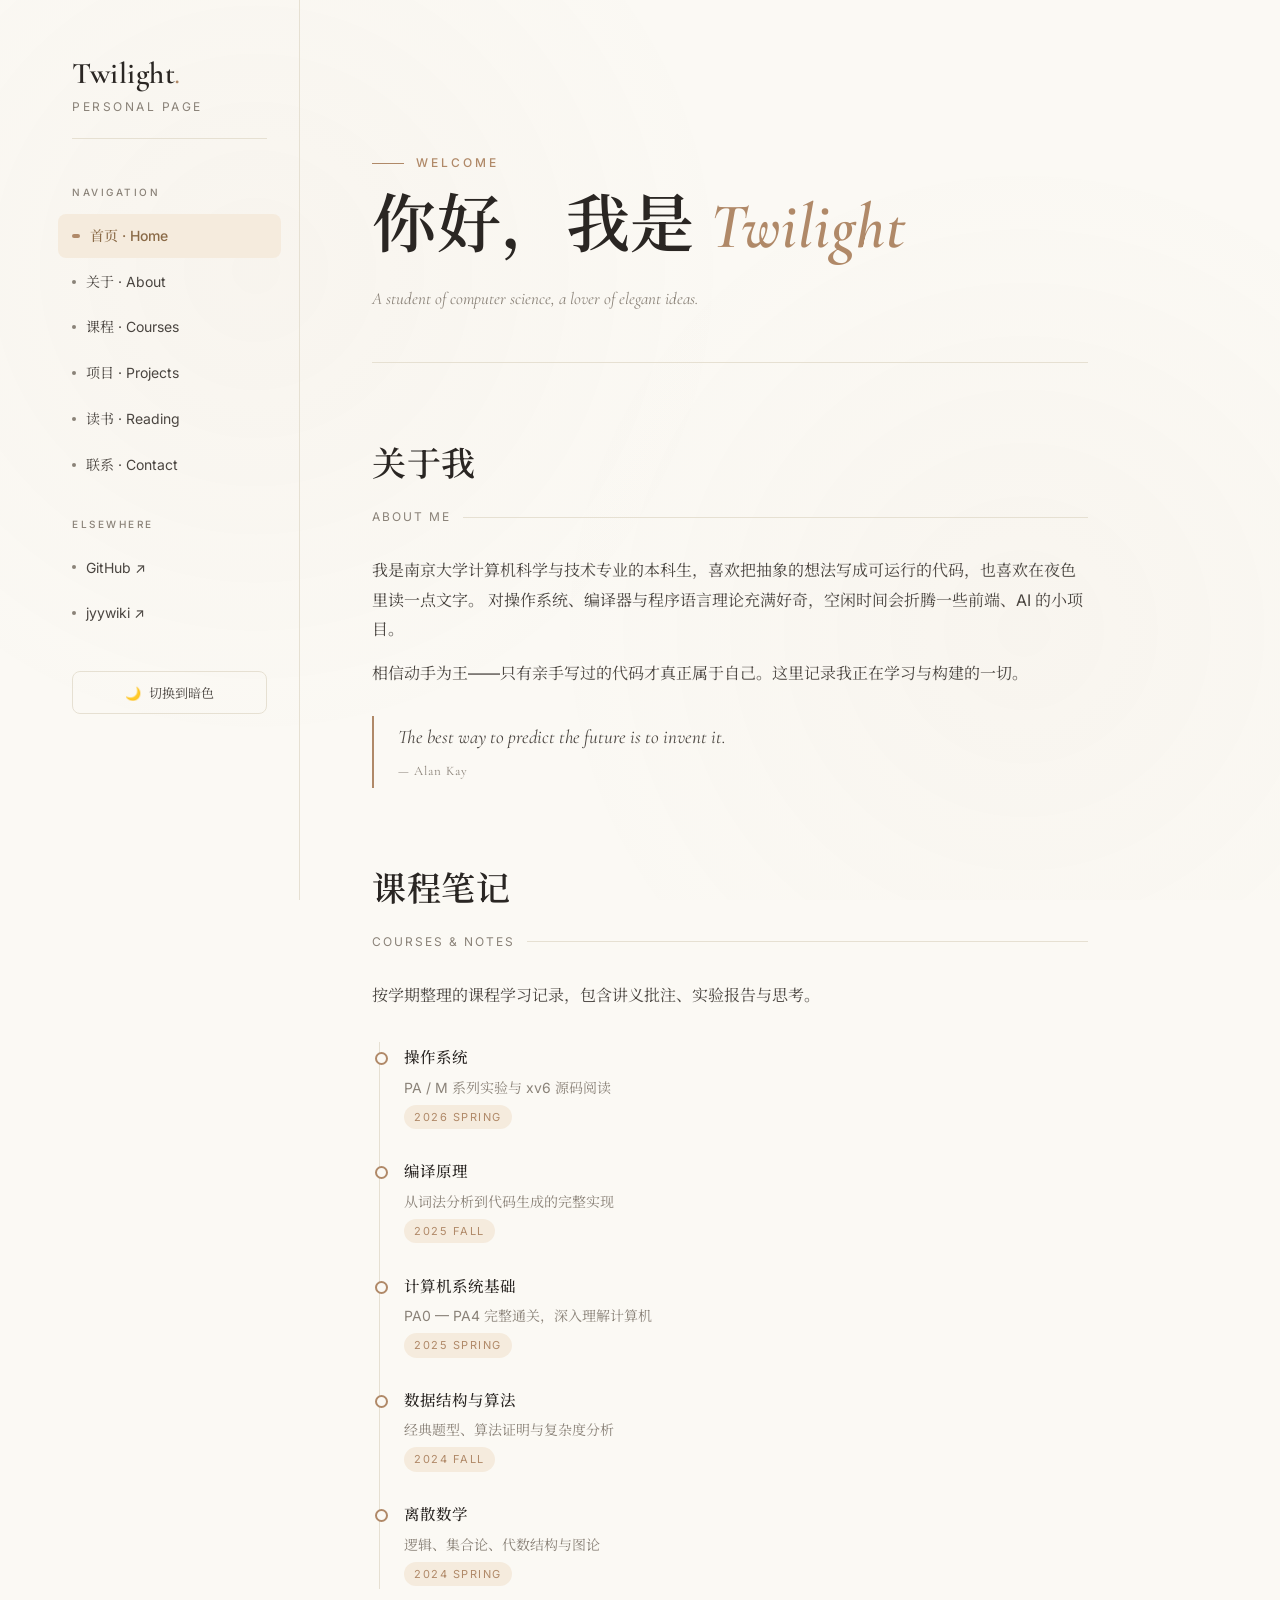
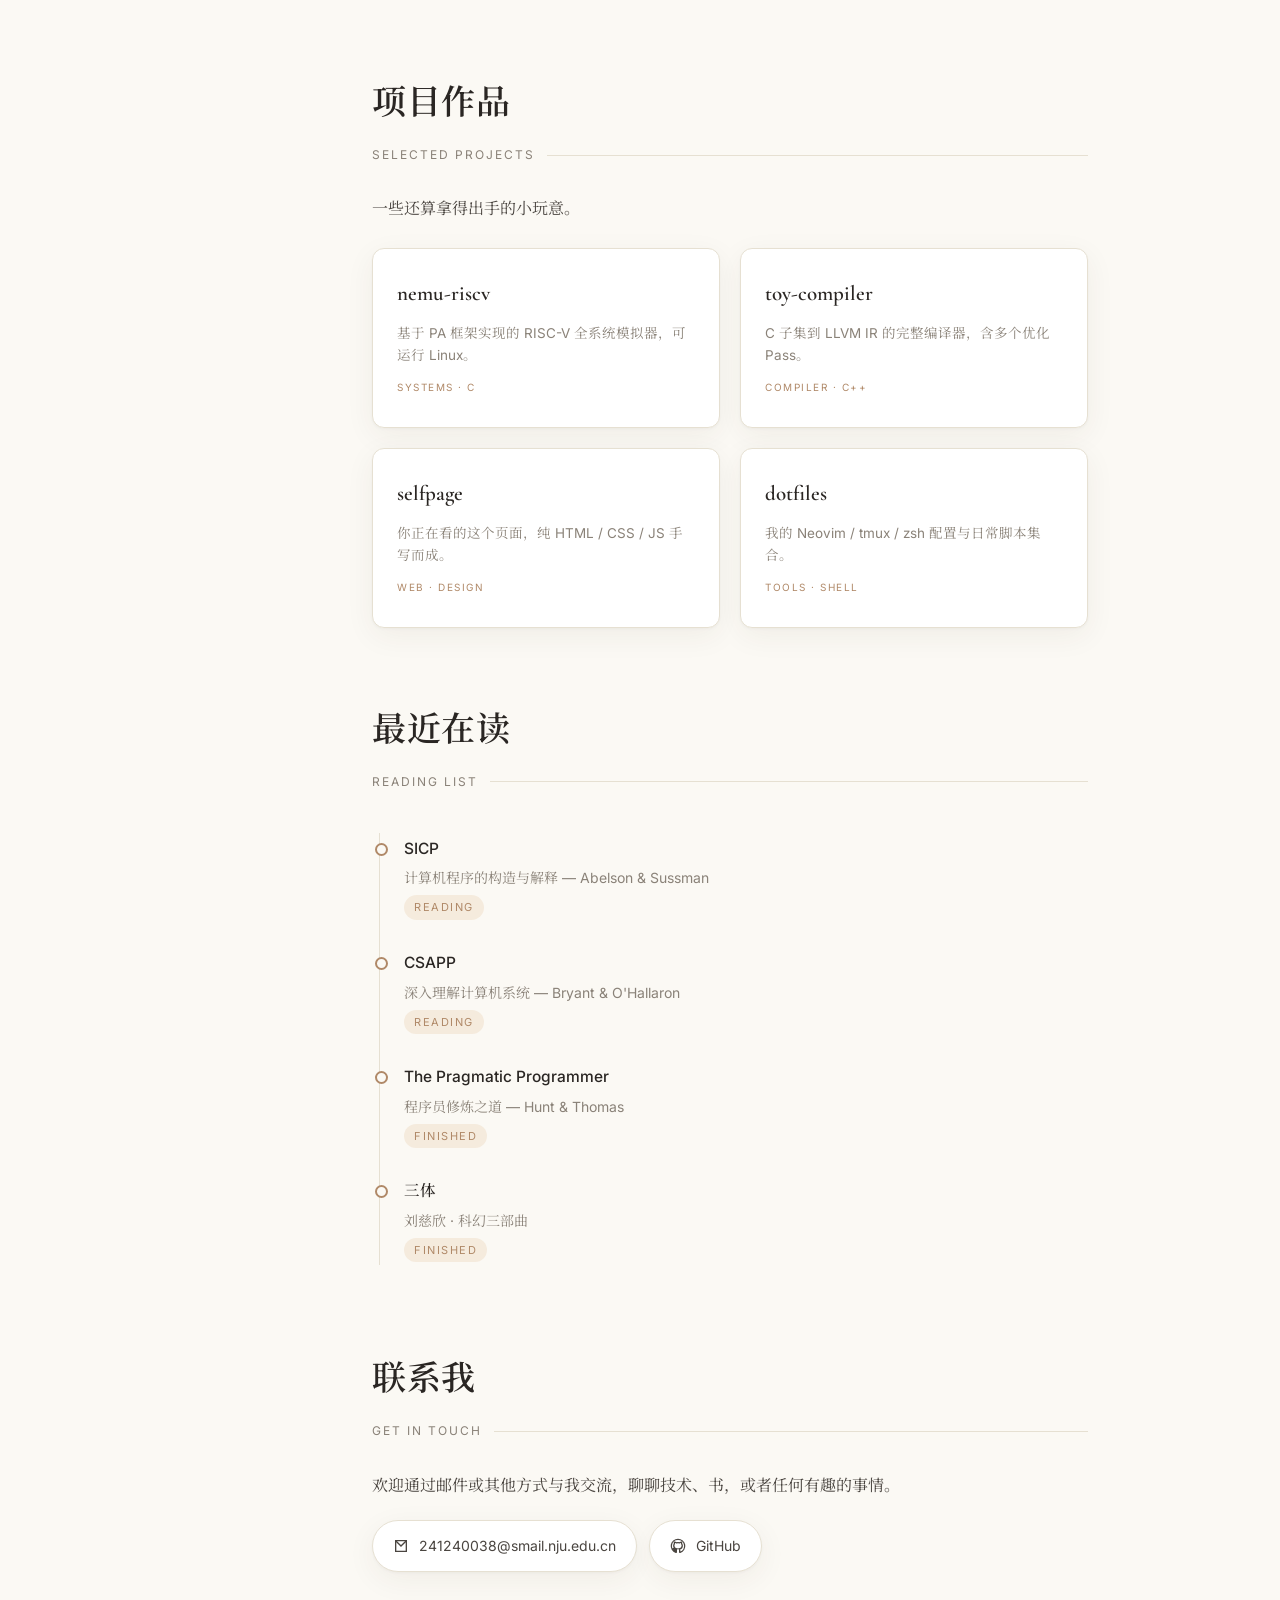
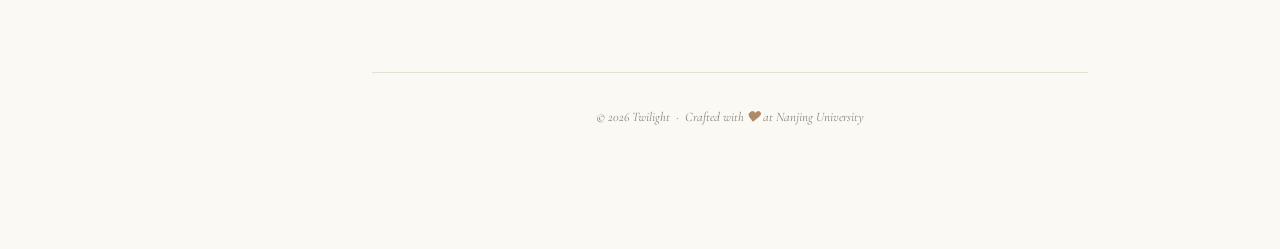
==== index.html @ 826f2456 "init personal page" ====
<!DOCTYPE html>
<html lang="zh-CN">
<head>
<meta charset="UTF-8" />
<meta name="viewport" content="width=device-width, initial-scale=1.0" />
<title>Twilight's Page</title>
<link href="https://fonts.googleapis.com/css2?family=Cormorant+Garamond:wght@400;500;600;700&family=Inter:wght@300;400;500;600&family=Noto+Serif+SC:wght@400;500;600;700&display=swap" rel="stylesheet">
<style>
  :root{
    --bg:#fbf9f4;
    --bg-alt:#f3efe6;
    --ink:#2a2623;
    --ink-soft:#4a4540;
    --muted:#8a8278;
    --line:#e6e0d2;
    --accent:#b08968;
    --accent-deep:#8a6a47;
    --accent-soft:#f5ebdd;
    --link:#8a6a47;
    --card:#ffffff;
    --shadow:0 1px 3px rgba(60,45,20,.04),0 8px 30px rgba(60,45,20,.06);
    --shadow-lg:0 10px 40px rgba(60,45,20,.12);
  }
  [data-theme="dark"]{
    --bg:#1a1814;
    --bg-alt:#22201b;
    --ink:#ece7dc;
    --ink-soft:#c9c3b5;
    --muted:#8c8578;
    --line:#2e2a23;
    --accent:#d4a574;
    --accent-deep:#e5b886;
    --accent-soft:#2a2218;
    --link:#d4a574;
    --card:#22201b;
    --shadow:0 1px 3px rgba(0,0,0,.3),0 8px 30px rgba(0,0,0,.4);
    --shadow-lg:0 10px 40px rgba(0,0,0,.5);
  }
  *{box-sizing:border-box;margin:0;padding:0}
  html{scroll-behavior:smooth}
  body{
    background:var(--bg);color:var(--ink);
    font-family:'Inter','Noto Serif SC',serif;
    font-size:16px;line-height:1.85;
    transition:background .4s ease,color .4s ease;
    overflow-x:hidden;
  }
  /* Subtle paper texture */
  body::before{
    content:"";position:fixed;inset:0;pointer-events:none;z-index:0;
    background-image:radial-gradient(circle at 20% 30%,rgba(176,137,104,.04),transparent 40%),
                     radial-gradient(circle at 80% 70%,rgba(176,137,104,.035),transparent 40%);
  }
  a{color:var(--link);text-decoration:none;position:relative;transition:color .2s}
  main a:not(.card):not(.social){
    background-image:linear-gradient(currentColor,currentColor);
    background-size:0% 1px;background-repeat:no-repeat;background-position:0 100%;
    transition:background-size .3s ease,color .2s;
  }
  main a:not(.card):not(.social):hover{background-size:100% 1px}

  /* ===== Layout ===== */
  .page{display:grid;grid-template-columns:260px 1fr;max-width:1200px;margin:0 auto;min-height:100vh;position:relative;z-index:1}
  aside.side{
    border-right:1px solid var(--line);
    padding:56px 32px;position:sticky;top:0;height:100vh;overflow-y:auto;
  }
  aside.side::-webkit-scrollbar{width:4px}
  aside.side::-webkit-scrollbar-thumb{background:var(--line);border-radius:2px}
  main{padding:80px 72px 120px;max-width:860px}

  /* ===== Sidebar ===== */
  .brand{
    font-family:'Cormorant Garamond','Noto Serif SC',serif;
    font-size:30px;font-weight:600;letter-spacing:.5px;
    line-height:1.2;margin-bottom:4px;
  }
  .brand em{color:var(--accent);font-style:italic;font-weight:500}
  .brand-sub{
    font-size:12px;color:var(--muted);letter-spacing:2.5px;
    text-transform:uppercase;margin-bottom:44px;
    padding-bottom:20px;border-bottom:1px solid var(--line);
  }
  .nav-title{
    font-size:10px;text-transform:uppercase;letter-spacing:2.5px;
    color:var(--muted);margin:28px 0 12px;font-weight:500;
  }
  nav ul{list-style:none}
  nav li a{
    display:flex;align-items:center;gap:10px;
    padding:9px 14px;margin:2px -14px;border-radius:8px;
    color:var(--ink-soft);font-size:14px;font-weight:400;
    transition:all .25s ease;
  }
  nav li a::before{
    content:"";width:4px;height:4px;border-radius:50%;
    background:var(--muted);transition:all .25s;
  }
  nav li a:hover{color:var(--accent-deep);background:var(--accent-soft);transform:translateX(4px)}
  nav li a:hover::before{background:var(--accent);transform:scale(1.5)}
  nav li a.active{color:var(--accent-deep);background:var(--accent-soft);font-weight:500}
  nav li a.active::before{background:var(--accent);width:8px;border-radius:2px}

  .theme-toggle{
    margin-top:36px;padding:11px 16px;
    background:transparent;border:1px solid var(--line);
    border-radius:8px;cursor:pointer;
    font-family:inherit;font-size:13px;color:var(--ink-soft);
    width:100%;transition:all .25s;
    display:flex;align-items:center;justify-content:center;gap:8px;
  }
  .theme-toggle:hover{
    background:var(--accent-soft);color:var(--accent-deep);
    border-color:var(--accent);
  }

  /* ===== Hero ===== */
  .hero{
    margin-bottom:64px;padding-bottom:48px;
    border-bottom:1px solid var(--line);
    position:relative;
  }
  .hero-label{
    font-size:12px;letter-spacing:3px;text-transform:uppercase;
    color:var(--accent);margin-bottom:18px;font-weight:500;
    display:flex;align-items:center;gap:12px;
  }
  .hero-label::before{
    content:"";width:32px;height:1px;background:var(--accent);
  }
  h1{
    font-family:'Cormorant Garamond','Noto Serif SC',serif;
    font-size:64px;font-weight:600;letter-spacing:.5px;
    line-height:1.1;margin-bottom:20px;
    animation:fadeUp .8s ease .1s backwards;
  }
  h1 em{color:var(--accent);font-style:italic}
  .tagline{
    font-size:17px;color:var(--muted);font-style:italic;
    font-family:'Cormorant Garamond',serif;
    animation:fadeUp .8s ease .25s backwards;
  }
  @keyframes fadeUp{from{opacity:0;transform:translateY(20px)}to{opacity:1;transform:translateY(0)}}

  /* ===== Sections ===== */
  section{margin:72px 0;scroll-margin-top:30px;animation:fadeIn .6s ease backwards}
  @keyframes fadeIn{from{opacity:0}to{opacity:1}}
  h2{
    font-family:'Cormorant Garamond','Noto Serif SC',serif;
    font-size:34px;font-weight:600;letter-spacing:.5px;
    margin-bottom:8px;color:var(--ink);
  }
  .section-sub{
    font-size:12px;color:var(--muted);letter-spacing:2px;
    text-transform:uppercase;margin-bottom:28px;
    display:flex;align-items:center;gap:12px;
  }
  .section-sub::after{
    content:"";flex:1;height:1px;background:var(--line);
  }
  h3{font-family:'Cormorant Garamond',serif;font-size:22px;font-weight:600;margin:22px 0 8px;color:var(--ink)}
  p{margin:14px 0;color:var(--ink-soft);font-size:16px}

  .quote{
    border-left:2px solid var(--accent);
    padding:6px 0 6px 24px;margin:28px 0;
    font-family:'Cormorant Garamond','Noto Serif SC',serif;
    font-style:italic;font-size:19px;color:var(--ink-soft);
    line-height:1.6;
  }
  .quote cite{
    display:block;font-size:13px;color:var(--muted);
    margin-top:8px;font-style:normal;letter-spacing:1px;
  }

  /* ===== Timeline list ===== */
  ul.timeline{list-style:none;margin:20px 0;position:relative}
  ul.timeline::before{
    content:"";position:absolute;left:7px;top:12px;bottom:12px;
    width:1px;background:var(--line);
  }
  ul.timeline li{
    padding:14px 0 14px 32px;position:relative;
    transition:transform .25s;
  }
  ul.timeline li::before{
    content:"";position:absolute;left:3px;top:22px;
    width:9px;height:9px;border-radius:50%;
    background:var(--bg);border:2px solid var(--accent);
    transition:all .25s;
  }
  ul.timeline li:hover{transform:translateX(4px)}
  ul.timeline li:hover::before{background:var(--accent);box-shadow:0 0 0 4px var(--accent-soft)}
  ul.timeline .title{font-weight:500;color:var(--ink);font-size:15.5px}
  ul.timeline .desc{color:var(--muted);font-size:14px;margin-top:2px}
  ul.timeline .meta{
    display:inline-block;font-size:11px;color:var(--accent);
    letter-spacing:1.5px;text-transform:uppercase;margin-top:4px;
    padding:2px 10px;background:var(--accent-soft);border-radius:20px;
  }

  /* ===== Card Grid ===== */
  .grid{display:grid;grid-template-columns:repeat(auto-fit,minmax(230px,1fr));gap:20px;margin-top:24px}
  .card{
    background:var(--card);border:1px solid var(--line);border-radius:12px;
    padding:26px 24px;cursor:pointer;transition:all .35s cubic-bezier(.2,.8,.2,1);
    display:block;color:inherit;box-shadow:var(--shadow);
    position:relative;overflow:hidden;
  }
  .card::before{
    content:"";position:absolute;top:0;left:0;right:0;height:2px;
    background:linear-gradient(90deg,var(--accent),transparent);
    transform:scaleX(0);transform-origin:left;transition:transform .4s;
  }
  .card:hover{
    transform:translateY(-6px);
    border-color:var(--accent);
    box-shadow:var(--shadow-lg);
  }
  .card:hover::before{transform:scaleX(1)}
  .card h4{
    font-family:'Cormorant Garamond',serif;
    font-size:21px;font-weight:600;margin-bottom:8px;color:var(--ink);
  }
  .card p{font-size:13.5px;color:var(--muted);margin:0;line-height:1.65}
  .card .tag{
    display:inline-block;font-size:10px;letter-spacing:1.5px;
    text-transform:uppercase;color:var(--accent);margin-top:12px;
  }

  /* ===== Contact ===== */
  .socials{display:flex;flex-wrap:wrap;gap:12px;margin-top:20px}
  .social{
    display:inline-flex;align-items:center;gap:10px;
    padding:12px 20px;border:1px solid var(--line);border-radius:999px;
    font-size:14px;color:var(--ink-soft);background:var(--card);
    transition:all .3s;box-shadow:var(--shadow);
  }
  .social:hover{
    border-color:var(--accent);color:var(--accent-deep);
    background:var(--accent-soft);transform:translateY(-2px);
  }
  .social svg{width:16px;height:16px;stroke:currentColor;fill:none;stroke-width:2}

  /* ===== Footer ===== */
  footer{
    margin-top:100px;padding-top:32px;border-top:1px solid var(--line);
    font-size:13px;color:var(--muted);text-align:center;
    font-family:'Cormorant Garamond',serif;font-style:italic;
  }
  footer .heart{color:var(--accent);display:inline-block;animation:beat 1.4s ease infinite}
  @keyframes beat{0%,100%{transform:scale(1)}50%{transform:scale(1.2)}}

  /* ===== Mobile ===== */
  .menu-btn{display:none}
  @media(max-width:900px){
    .page{grid-template-columns:1fr}
    aside.side{
      position:fixed;left:-280px;width:260px;top:0;background:var(--bg);z-index:100;
      transition:left .35s ease;box-shadow:2px 0 30px rgba(0,0,0,.1);
    }
    aside.side.open{left:0}
    main{padding:80px 28px 80px}
    h1{font-size:46px}
    h2{font-size:28px}
    .menu-btn{
      display:flex;align-items:center;justify-content:center;
      position:fixed;top:18px;left:18px;z-index:101;
      background:var(--card);border:1px solid var(--line);border-radius:10px;
      width:44px;height:44px;cursor:pointer;font-size:20px;color:var(--ink);
      box-shadow:var(--shadow);
    }
  }
</style>
</head>
<body>
  <button class="menu-btn" onclick="document.querySelector('.side').classList.toggle('open')">☰</button>
  <div class="page">
    <aside class="side">
      <div class="brand">Twilight<em>.</em></div>
      <div class="brand-sub">Personal Page</div>

      <div class="nav-title">Navigation</div>
      <nav>
        <ul>
          <li><a href="#home" class="active">首页 · Home</a></li>
          <li><a href="#about">关于 · About</a></li>
          <li><a href="#courses">课程 · Courses</a></li>
          <li><a href="#projects">项目 · Projects</a></li>
          <li><a href="#reading">读书 · Reading</a></li>
          <li><a href="#contact">联系 · Contact</a></li>
        </ul>
      </nav>

      <div class="nav-title">Elsewhere</div>
      <nav>
        <ul>
          <li><a href="https://github.com" target="_blank">GitHub ↗</a></li>
          <li><a href="https://jyywiki.cn" target="_blank">jyywiki ↗</a></li>
        </ul>
      </nav>

      <button class="theme-toggle" onclick="toggleTheme()">
        <span id="theme-icon">🌙</span> <span id="theme-text">切换到暗色</span>
      </button>
    </aside>

    <main>
      <section id="home" class="hero">
        <div class="hero-label">Welcome</div>
        <h1>你好，我是 <em>Twilight</em></h1>
        <div class="tagline">A student of computer science, a lover of elegant ideas.</div>
      </section>

      <section id="about">
        <h2>关于我</h2>
        <div class="section-sub">About Me</div>
        <p>我是南京大学计算机科学与技术专业的本科生，喜欢把抽象的想法写成可运行的代码，也喜欢在夜色里读一点文字。
          对操作系统、编译器与程序语言理论充满好奇，空闲时间会折腾一些前端、AI 的小项目。</p>
        <p>相信动手为王——只有亲手写过的代码才真正属于自己。这里记录我正在学习与构建的一切。</p>

        <div class="quote">
          The best way to predict the future is to invent it.
          <cite>— Alan Kay</cite>
        </div>
      </section>

      <section id="courses">
        <h2>课程笔记</h2>
        <div class="section-sub">Courses & Notes</div>
        <p>按学期整理的课程学习记录，包含讲义批注、实验报告与思考。</p>
        <ul class="timeline">
          <li>
            <div class="title">操作系统</div>
            <div class="desc">PA / M 系列实验与 xv6 源码阅读</div>
            <span class="meta">2026 Spring</span>
          </li>
          <li>
            <div class="title">编译原理</div>
            <div class="desc">从词法分析到代码生成的完整实现</div>
            <span class="meta">2025 Fall</span>
          </li>
          <li>
            <div class="title">计算机系统基础</div>
            <div class="desc">PA0 — PA4 完整通关，深入理解计算机</div>
            <span class="meta">2025 Spring</span>
          </li>
          <li>
            <div class="title">数据结构与算法</div>
            <div class="desc">经典题型、算法证明与复杂度分析</div>
            <span class="meta">2024 Fall</span>
          </li>
          <li>
            <div class="title">离散数学</div>
            <div class="desc">逻辑、集合论、代数结构与图论</div>
            <span class="meta">2024 Spring</span>
          </li>
        </ul>
      </section>

      <section id="projects">
        <h2>项目作品</h2>
        <div class="section-sub">Selected Projects</div>
        <p>一些还算拿得出手的小玩意。</p>
        <div class="grid">
          <a class="card" href="#">
            <h4>nemu-riscv</h4>
            <p>基于 PA 框架实现的 RISC-V 全系统模拟器，可运行 Linux。</p>
            <span class="tag">Systems · C</span>
          </a>
          <a class="card" href="#">
            <h4>toy-compiler</h4>
            <p>C 子集到 LLVM IR 的完整编译器，含多个优化 Pass。</p>
            <span class="tag">Compiler · C++</span>
          </a>
          <a class="card" href="#">
            <h4>selfpage</h4>
            <p>你正在看的这个页面，纯 HTML / CSS / JS 手写而成。</p>
            <span class="tag">Web · Design</span>
          </a>
          <a class="card" href="#">
            <h4>dotfiles</h4>
            <p>我的 Neovim / tmux / zsh 配置与日常脚本集合。</p>
            <span class="tag">Tools · Shell</span>
          </a>
        </div>
      </section>

      <section id="reading">
        <h2>最近在读</h2>
        <div class="section-sub">Reading List</div>
        <ul class="timeline">
          <li>
            <div class="title">SICP</div>
            <div class="desc">计算机程序的构造与解释 — Abelson &amp; Sussman</div>
            <span class="meta">Reading</span>
          </li>
          <li>
            <div class="title">CSAPP</div>
            <div class="desc">深入理解计算机系统 — Bryant &amp; O'Hallaron</div>
            <span class="meta">Reading</span>
          </li>
          <li>
            <div class="title">The Pragmatic Programmer</div>
            <div class="desc">程序员修炼之道 — Hunt &amp; Thomas</div>
            <span class="meta">Finished</span>
          </li>
          <li>
            <div class="title">三体</div>
            <div class="desc">刘慈欣 · 科幻三部曲</div>
            <span class="meta">Finished</span>
          </li>
        </ul>
      </section>

      <section id="contact">
        <h2>联系我</h2>
        <div class="section-sub">Get in Touch</div>
        <p>欢迎通过邮件或其他方式与我交流，聊聊技术、书，或者任何有趣的事情。</p>
        <div class="socials">
          <a class="social" href="mailto:241240038@smail.nju.edu.cn">
            <svg viewBox="0 0 24 24"><path d="M4 4h16v16H4z"/><path d="M4 4l8 8 8-8"/></svg>
            241240038@smail.nju.edu.cn
          </a>
          <a class="social" href="https://github.com" target="_blank">
            <svg viewBox="0 0 24 24"><path d="M12 2a10 10 0 00-3.16 19.49c.5.09.68-.22.68-.48v-1.7c-2.78.6-3.37-1.34-3.37-1.34-.45-1.16-1.11-1.47-1.11-1.47-.91-.62.07-.6.07-.6 1 .07 1.53 1.03 1.53 1.03.89 1.52 2.34 1.08 2.91.83.09-.65.35-1.08.63-1.33-2.22-.25-4.56-1.11-4.56-4.94 0-1.09.39-1.98 1.03-2.68-.1-.25-.45-1.27.1-2.64 0 0 .84-.27 2.75 1.02a9.56 9.56 0 015 0c1.91-1.29 2.75-1.02 2.75-1.02.55 1.37.2 2.39.1 2.64.64.7 1.03 1.59 1.03 2.68 0 3.84-2.34 4.68-4.57 4.93.36.31.68.92.68 1.85v2.74c0 .27.18.58.69.48A10 10 0 0012 2z"/></svg>
            GitHub
          </a>
        </div>
      </section>

      <footer>
        &copy; 2026 Twilight &nbsp;·&nbsp; Crafted with <span class="heart">❤</span> at Nanjing University
      </footer>
    </main>
  </div>

<script>
  // Theme toggle with persistence
  const saved = localStorage.getItem('theme');
  if(saved) document.documentElement.setAttribute('data-theme', saved);
  updateThemeBtn();
  function updateThemeBtn(){
    const dark = document.documentElement.getAttribute('data-theme') === 'dark';
    document.getElementById('theme-icon').textContent = dark ? '☀' : '🌙';
    document.getElementById('theme-text').textContent = dark ? '切换到亮色' : '切换到暗色';
  }
  function toggleTheme(){
    const cur = document.documentElement.getAttribute('data-theme');
    const next = cur === 'dark' ? 'light' : 'dark';
    document.documentElement.setAttribute('data-theme', next);
    localStorage.setItem('theme', next);
    updateThemeBtn();
  }

  // Scroll spy — highlight active nav link
  const links = document.querySelectorAll('nav a[href^="#"]');
  const sections = [...links].map(a => document.querySelector(a.getAttribute('href'))).filter(Boolean);
  window.addEventListener('scroll', () => {
    const y = window.scrollY + 150;
    let idx = 0;
    sections.forEach((s, i) => { if(s.offsetTop <= y) idx = i; });
    links.forEach(l => l.classList.remove('active'));
    if(links[idx]) links[idx].classList.add('active');
  });

  // Close mobile menu on link click
  document.querySelectorAll('nav a').forEach(a => a.addEventListener('click', () => {
    document.querySelector('.side').classList.remove('open');
  }));

  // Subtle fade-in on scroll
  const io = new IntersectionObserver(entries => {
    entries.forEach(e => { if(e.isIntersecting) e.target.style.animationDelay = '0s'; });
  });
  document.querySelectorAll('section').forEach(s => io.observe(s));
</script>
</body>
</html>
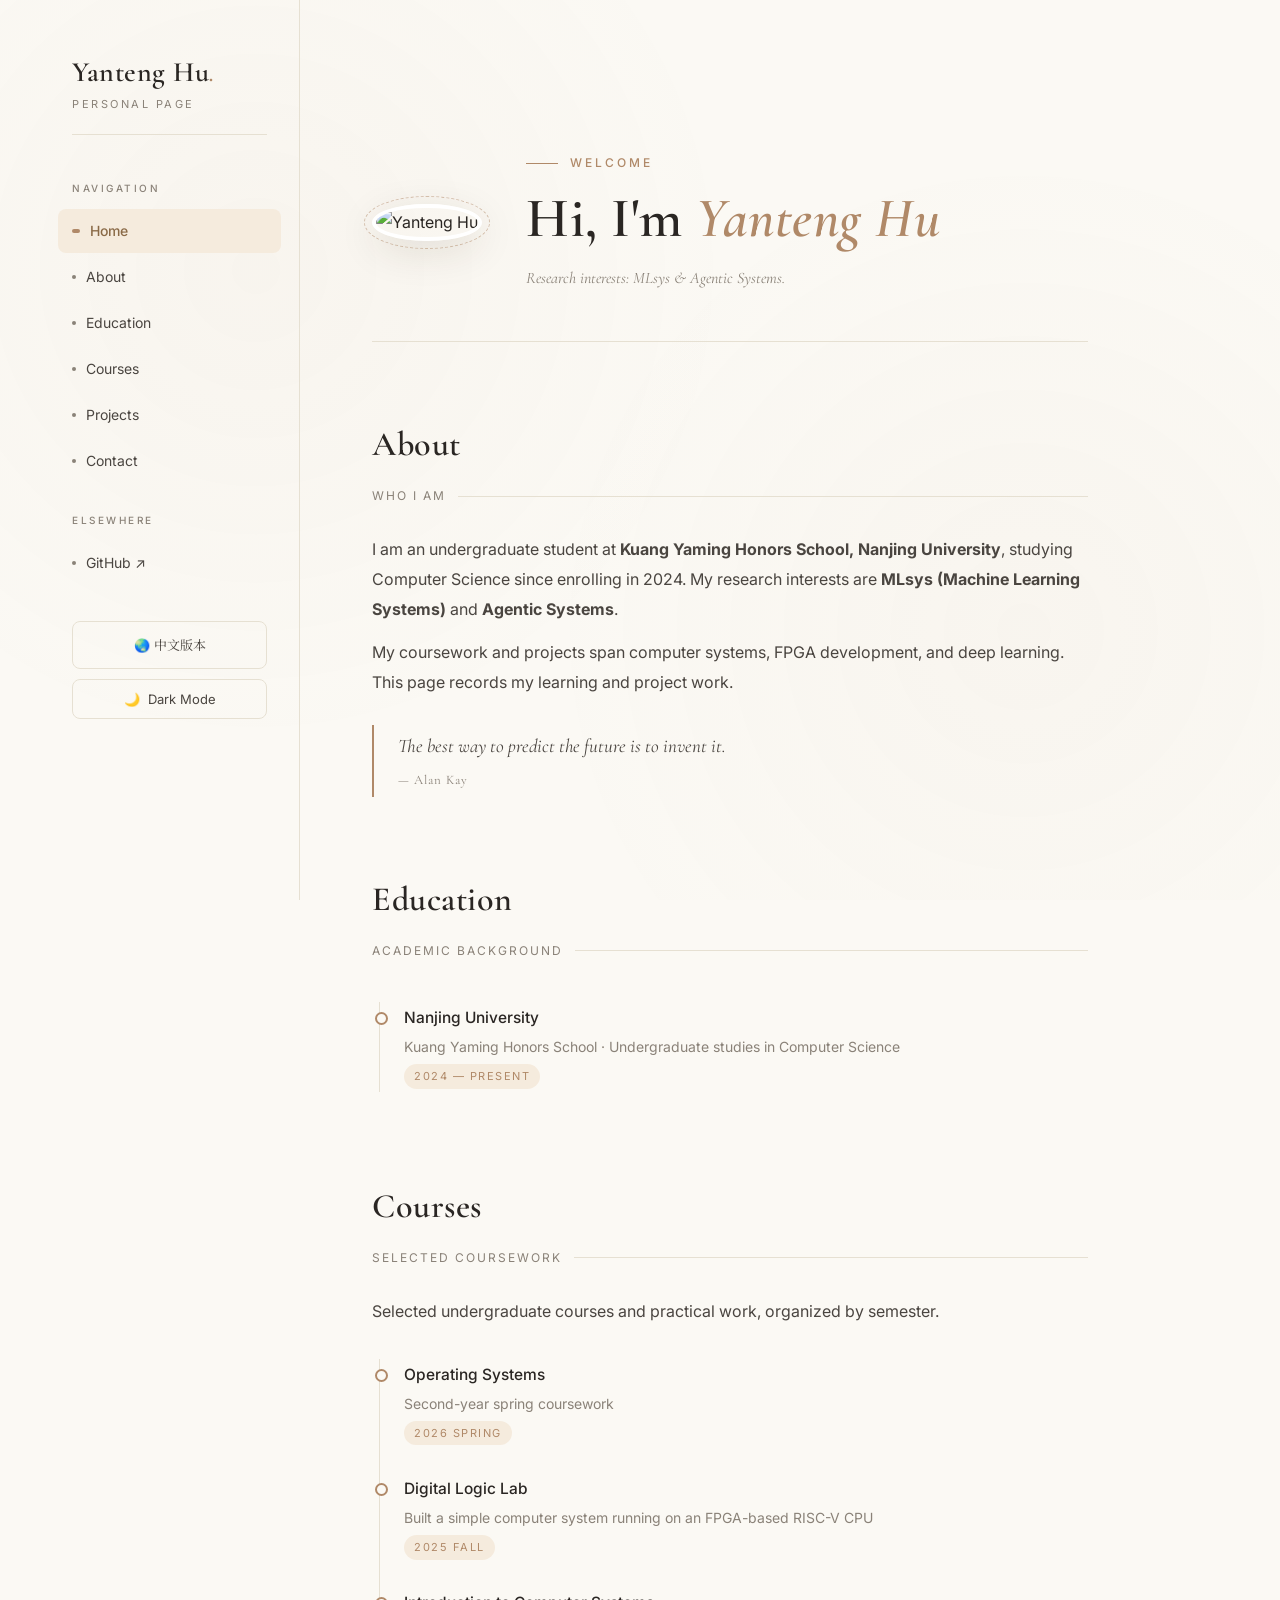
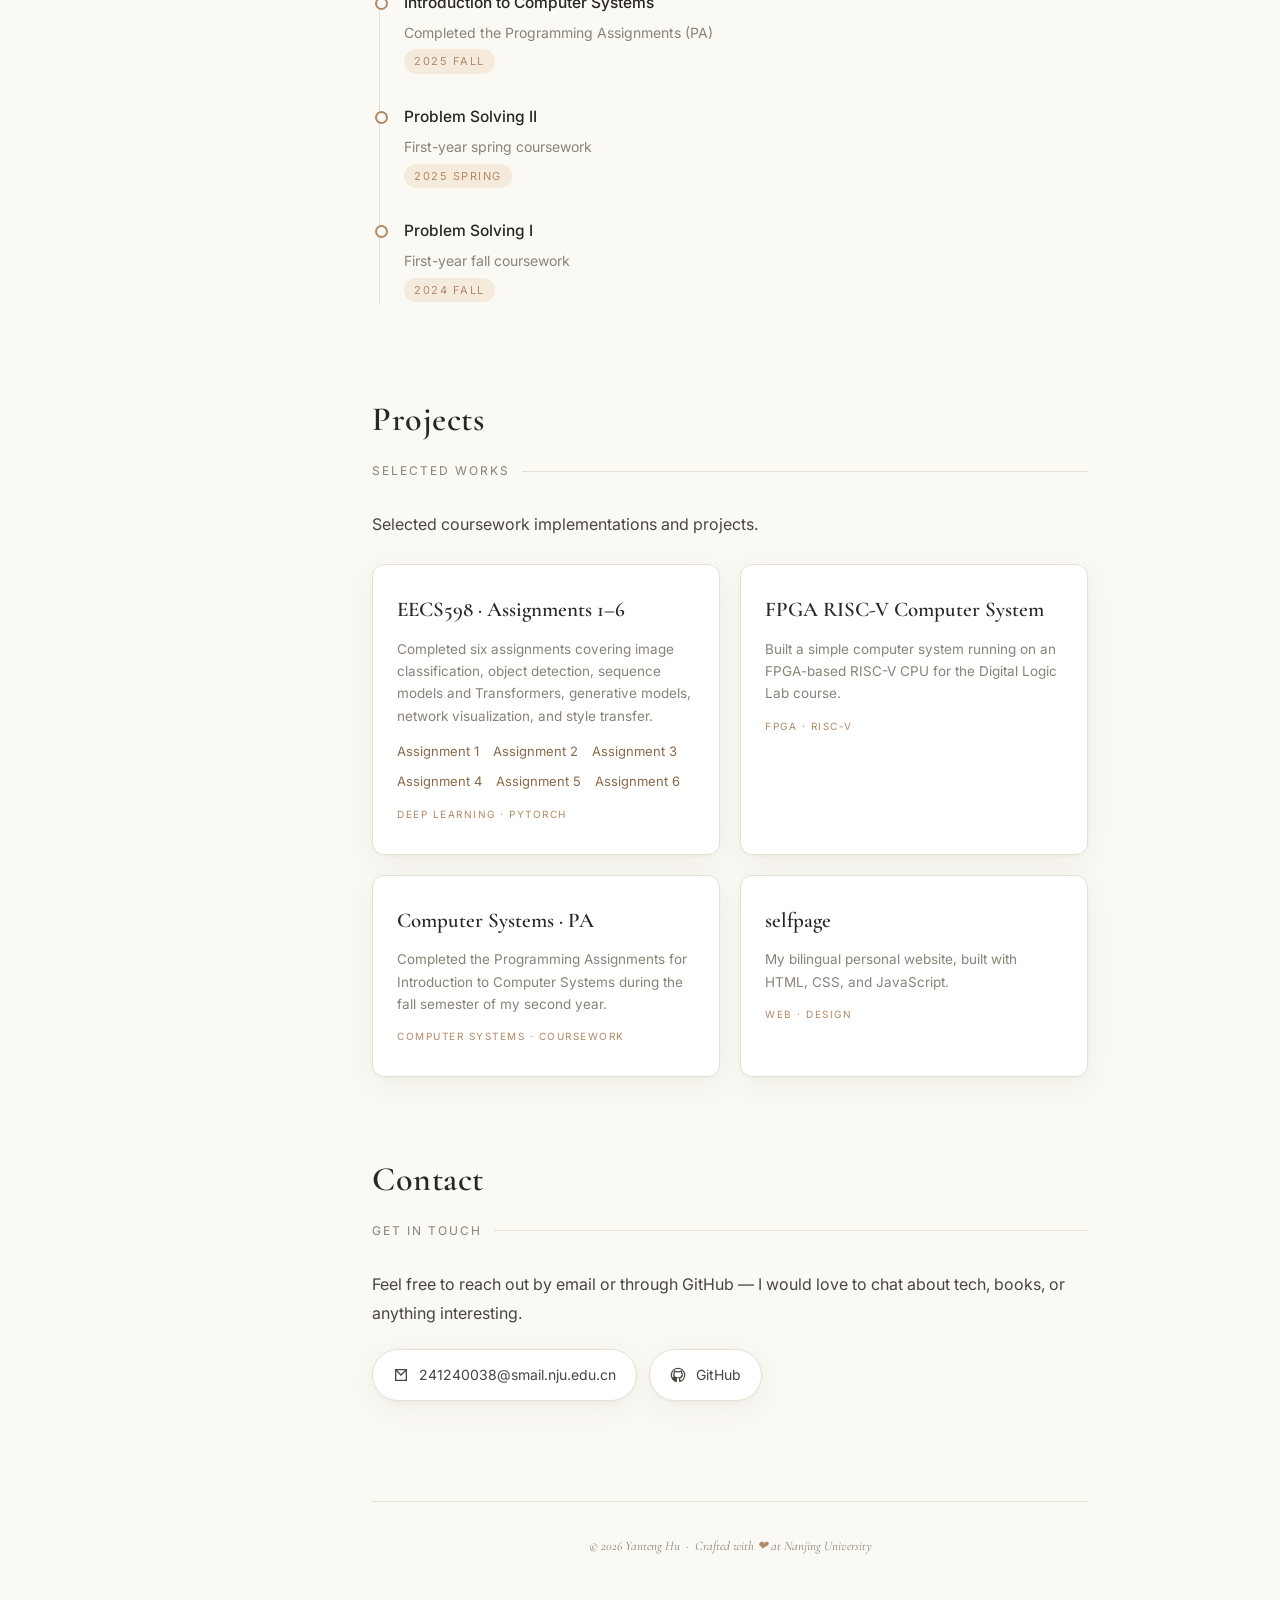
==== commit aa6bd7a2: "Update academic background, coursework, and projects" ====
--- a/index.html
+++ b/index.html
@@ -1,9 +1,9 @@
 <!DOCTYPE html>
-<html lang="zh-CN">
+<html lang="en">
 <head>
 <meta charset="UTF-8" />
 <meta name="viewport" content="width=device-width, initial-scale=1.0" />
-<title>Twilight's Page</title>
+<title>Yanteng Hu</title>
 <link href="https://fonts.googleapis.com/css2?family=Cormorant+Garamond:wght@400;500;600;700&family=Inter:wght@300;400;500;600&family=Noto+Serif+SC:wght@400;500;600;700&display=swap" rel="stylesheet">
 <style>
   :root{
@@ -45,13 +45,12 @@
     transition:background .4s ease,color .4s ease;
     overflow-x:hidden;
   }
-  /* Subtle paper texture */
   body::before{
     content:"";position:fixed;inset:0;pointer-events:none;z-index:0;
     background-image:radial-gradient(circle at 20% 30%,rgba(176,137,104,.04),transparent 40%),
                      radial-gradient(circle at 80% 70%,rgba(176,137,104,.035),transparent 40%);
   }
-  a{color:var(--link);text-decoration:none;position:relative;transition:color .2s}
+  a{color:var(--link);text-decoration:none;transition:color .2s}
   main a:not(.card):not(.social){
     background-image:linear-gradient(currentColor,currentColor);
     background-size:0% 1px;background-repeat:no-repeat;background-position:0 100%;
@@ -59,7 +58,6 @@
   }
   main a:not(.card):not(.social):hover{background-size:100% 1px}
 
-  /* ===== Layout ===== */
   .page{display:grid;grid-template-columns:260px 1fr;max-width:1200px;margin:0 auto;min-height:100vh;position:relative;z-index:1}
   aside.side{
     border-right:1px solid var(--line);
@@ -69,15 +67,14 @@
   aside.side::-webkit-scrollbar-thumb{background:var(--line);border-radius:2px}
   main{padding:80px 72px 120px;max-width:860px}
 
-  /* ===== Sidebar ===== */
   .brand{
     font-family:'Cormorant Garamond','Noto Serif SC',serif;
-    font-size:30px;font-weight:600;letter-spacing:.5px;
+    font-size:28px;font-weight:600;letter-spacing:.5px;
     line-height:1.2;margin-bottom:4px;
   }
   .brand em{color:var(--accent);font-style:italic;font-weight:500}
   .brand-sub{
-    font-size:12px;color:var(--muted);letter-spacing:2.5px;
+    font-size:11px;color:var(--muted);letter-spacing:2.5px;
     text-transform:uppercase;margin-bottom:44px;
     padding-bottom:20px;border-bottom:1px solid var(--line);
   }
@@ -101,8 +98,20 @@
   nav li a.active{color:var(--accent-deep);background:var(--accent-soft);font-weight:500}
   nav li a.active::before{background:var(--accent);width:8px;border-radius:2px}
 
+  .lang-switch{
+    margin-top:36px;padding:11px 16px;
+    background:transparent;border:1px solid var(--line);
+    border-radius:8px;color:var(--ink-soft);
+    font-family:inherit;font-size:13px;
+    width:100%;transition:all .25s;
+    display:flex;align-items:center;justify-content:center;gap:8px;
+  }
+  .lang-switch:hover{
+    background:var(--accent-soft);color:var(--accent-deep);
+    border-color:var(--accent);
+  }
   .theme-toggle{
-    margin-top:36px;padding:11px 16px;
+    margin-top:10px;padding:11px 16px;
     background:transparent;border:1px solid var(--line);
     border-radius:8px;cursor:pointer;
     font-family:inherit;font-size:13px;color:var(--ink-soft);
@@ -114,37 +123,51 @@
     border-color:var(--accent);
   }
 
-  /* ===== Hero ===== */
+  /* Hero with photo */
   .hero{
     margin-bottom:64px;padding-bottom:48px;
     border-bottom:1px solid var(--line);
-    position:relative;
-  }
+    display:flex;gap:44px;align-items:center;
+  }
+  .photo-wrap{
+    flex-shrink:0;position:relative;
+    animation:fadeUp .8s ease backwards;
+  }
+  .photo{
+    width:180px;height:180px;border-radius:50%;
+    object-fit:cover;border:4px solid var(--card);
+    box-shadow:var(--shadow-lg);
+    transition:transform .5s ease;
+  }
+  .photo:hover{transform:scale(1.04) rotate(-2deg)}
+  .photo-wrap::before{
+    content:"";position:absolute;inset:-8px;border-radius:50%;
+    border:1px dashed var(--accent);opacity:.5;
+    animation:spin 30s linear infinite;
+  }
+  @keyframes spin{to{transform:rotate(360deg)}}
+  .hero-text{flex:1}
   .hero-label{
     font-size:12px;letter-spacing:3px;text-transform:uppercase;
-    color:var(--accent);margin-bottom:18px;font-weight:500;
+    color:var(--accent);margin-bottom:14px;font-weight:500;
     display:flex;align-items:center;gap:12px;
   }
-  .hero-label::before{
-    content:"";width:32px;height:1px;background:var(--accent);
-  }
+  .hero-label::before{content:"";width:32px;height:1px;background:var(--accent)}
   h1{
     font-family:'Cormorant Garamond','Noto Serif SC',serif;
-    font-size:64px;font-weight:600;letter-spacing:.5px;
-    line-height:1.1;margin-bottom:20px;
+    font-size:56px;font-weight:600;letter-spacing:.5px;
+    line-height:1.1;margin-bottom:14px;
     animation:fadeUp .8s ease .1s backwards;
   }
   h1 em{color:var(--accent);font-style:italic}
   .tagline{
-    font-size:17px;color:var(--muted);font-style:italic;
+    font-size:16px;color:var(--muted);font-style:italic;
     font-family:'Cormorant Garamond',serif;
     animation:fadeUp .8s ease .25s backwards;
   }
   @keyframes fadeUp{from{opacity:0;transform:translateY(20px)}to{opacity:1;transform:translateY(0)}}
 
-  /* ===== Sections ===== */
-  section{margin:72px 0;scroll-margin-top:30px;animation:fadeIn .6s ease backwards}
-  @keyframes fadeIn{from{opacity:0}to{opacity:1}}
+  section{margin:72px 0;scroll-margin-top:30px}
   h2{
     font-family:'Cormorant Garamond','Noto Serif SC',serif;
     font-size:34px;font-weight:600;letter-spacing:.5px;
@@ -155,10 +178,7 @@
     text-transform:uppercase;margin-bottom:28px;
     display:flex;align-items:center;gap:12px;
   }
-  .section-sub::after{
-    content:"";flex:1;height:1px;background:var(--line);
-  }
-  h3{font-family:'Cormorant Garamond',serif;font-size:22px;font-weight:600;margin:22px 0 8px;color:var(--ink)}
+  .section-sub::after{content:"";flex:1;height:1px;background:var(--line)}
   p{margin:14px 0;color:var(--ink-soft);font-size:16px}
 
   .quote{
@@ -173,7 +193,6 @@
     margin-top:8px;font-style:normal;letter-spacing:1px;
   }
 
-  /* ===== Timeline list ===== */
   ul.timeline{list-style:none;margin:20px 0;position:relative}
   ul.timeline::before{
     content:"";position:absolute;left:7px;top:12px;bottom:12px;
@@ -199,11 +218,10 @@
     padding:2px 10px;background:var(--accent-soft);border-radius:20px;
   }
 
-  /* ===== Card Grid ===== */
   .grid{display:grid;grid-template-columns:repeat(auto-fit,minmax(230px,1fr));gap:20px;margin-top:24px}
   .card{
     background:var(--card);border:1px solid var(--line);border-radius:12px;
-    padding:26px 24px;cursor:pointer;transition:all .35s cubic-bezier(.2,.8,.2,1);
+    padding:26px 24px;transition:all .35s cubic-bezier(.2,.8,.2,1);
     display:block;color:inherit;box-shadow:var(--shadow);
     position:relative;overflow:hidden;
   }
@@ -212,12 +230,12 @@
     background:linear-gradient(90deg,var(--accent),transparent);
     transform:scaleX(0);transform-origin:left;transition:transform .4s;
   }
-  .card:hover{
+  a.card:hover{
     transform:translateY(-6px);
     border-color:var(--accent);
     box-shadow:var(--shadow-lg);
   }
-  .card:hover::before{transform:scaleX(1)}
+  a.card:hover::before{transform:scaleX(1)}
   .card h4{
     font-family:'Cormorant Garamond',serif;
     font-size:21px;font-weight:600;margin-bottom:8px;color:var(--ink);
@@ -227,8 +245,8 @@
     display:inline-block;font-size:10px;letter-spacing:1.5px;
     text-transform:uppercase;color:var(--accent);margin-top:12px;
   }
-
-  /* ===== Contact ===== */
+  .project-links{display:flex;flex-wrap:wrap;gap:6px 14px;margin-top:12px;font-size:13px}
+
   .socials{display:flex;flex-wrap:wrap;gap:12px;margin-top:20px}
   .social{
     display:inline-flex;align-items:center;gap:10px;
@@ -242,7 +260,6 @@
   }
   .social svg{width:16px;height:16px;stroke:currentColor;fill:none;stroke-width:2}
 
-  /* ===== Footer ===== */
   footer{
     margin-top:100px;padding-top:32px;border-top:1px solid var(--line);
     font-size:13px;color:var(--muted);text-align:center;
@@ -251,7 +268,6 @@
   footer .heart{color:var(--accent);display:inline-block;animation:beat 1.4s ease infinite}
   @keyframes beat{0%,100%{transform:scale(1)}50%{transform:scale(1.2)}}
 
-  /* ===== Mobile ===== */
   .menu-btn{display:none}
   @media(max-width:900px){
     .page{grid-template-columns:1fr}
@@ -261,7 +277,9 @@
     }
     aside.side.open{left:0}
     main{padding:80px 28px 80px}
-    h1{font-size:46px}
+    .hero{flex-direction:column;text-align:center;gap:28px}
+    .hero-label{justify-content:center}
+    h1{font-size:42px}
     h2{font-size:28px}
     .menu-btn{
       display:flex;align-items:center;justify-content:center;
@@ -277,47 +295,54 @@
   <button class="menu-btn" onclick="document.querySelector('.side').classList.toggle('open')">☰</button>
   <div class="page">
     <aside class="side">
-      <div class="brand">Twilight<em>.</em></div>
+      <div class="brand">Yanteng Hu<em>.</em></div>
       <div class="brand-sub">Personal Page</div>
 
       <div class="nav-title">Navigation</div>
       <nav>
         <ul>
-          <li><a href="#home" class="active">首页 · Home</a></li>
-          <li><a href="#about">关于 · About</a></li>
-          <li><a href="#courses">课程 · Courses</a></li>
-          <li><a href="#projects">项目 · Projects</a></li>
-          <li><a href="#reading">读书 · Reading</a></li>
-          <li><a href="#contact">联系 · Contact</a></li>
+          <li><a href="#home" class="active">Home</a></li>
+          <li><a href="#about">About</a></li>
+          <li><a href="#education">Education</a></li>
+          <li><a href="#courses">Courses</a></li>
+          <li><a href="#projects">Projects</a></li>
+          <li><a href="#contact">Contact</a></li>
         </ul>
       </nav>
 
       <div class="nav-title">Elsewhere</div>
       <nav>
         <ul>
-          <li><a href="https://github.com" target="_blank">GitHub ↗</a></li>
-          <li><a href="https://jyywiki.cn" target="_blank">jyywiki ↗</a></li>
+          <li><a href="https://github.com/Twilight71721" target="_blank">GitHub ↗</a></li>
         </ul>
       </nav>
 
+      <a class="lang-switch" href="zh.html">🌏 中文版本</a>
       <button class="theme-toggle" onclick="toggleTheme()">
-        <span id="theme-icon">🌙</span> <span id="theme-text">切换到暗色</span>
+        <span id="theme-icon">🌙</span> <span id="theme-text">Dark Mode</span>
       </button>
     </aside>
 
     <main>
       <section id="home" class="hero">
-        <div class="hero-label">Welcome</div>
-        <h1>你好，我是 <em>Twilight</em></h1>
-        <div class="tagline">A student of computer science, a lover of elegant ideas.</div>
+        <div class="photo-wrap">
+          <img class="photo" src="https://api.dicebear.com/7.x/initials/svg?seed=YH&backgroundColor=b08968&textColor=ffffff" alt="Yanteng Hu" />
+        </div>
+        <div class="hero-text">
+          <div class="hero-label">Welcome</div>
+          <h1>Hi, I'm <em>Yanteng Hu</em></h1>
+          <div class="tagline">Research interests: MLsys &amp; Agentic Systems.</div>
+        </div>
       </section>
 
       <section id="about">
-        <h2>关于我</h2>
-        <div class="section-sub">About Me</div>
-        <p>我是南京大学计算机科学与技术专业的本科生，喜欢把抽象的想法写成可运行的代码，也喜欢在夜色里读一点文字。
-          对操作系统、编译器与程序语言理论充满好奇，空闲时间会折腾一些前端、AI 的小项目。</p>
-        <p>相信动手为王——只有亲手写过的代码才真正属于自己。这里记录我正在学习与构建的一切。</p>
+        <h2>About</h2>
+        <div class="section-sub">Who I Am</div>
+        <p>I am an undergraduate student at <strong>Kuang Yaming Honors School, Nanjing University</strong>,
+          studying Computer Science since enrolling in 2024.
+          My research interests are <strong>MLsys (Machine Learning Systems)</strong> and <strong>Agentic Systems</strong>.</p>
+        <p>My coursework and projects span computer systems, FPGA development, and deep learning.
+          This page records my learning and project work.</p>
 
         <div class="quote">
           The best way to predict the future is to invent it.
@@ -325,104 +350,97 @@
         </div>
       </section>
 
+      <section id="education">
+        <h2>Education</h2>
+        <div class="section-sub">Academic Background</div>
+        <ul class="timeline">
+          <li>
+            <div class="title">Nanjing University</div>
+            <div class="desc">Kuang Yaming Honors School · Undergraduate studies in Computer Science</div>
+            <span class="meta">2024 — Present</span>
+          </li>
+        </ul>
+      </section>
+
       <section id="courses">
-        <h2>课程笔记</h2>
-        <div class="section-sub">Courses & Notes</div>
-        <p>按学期整理的课程学习记录，包含讲义批注、实验报告与思考。</p>
+        <h2>Courses</h2>
+        <div class="section-sub">Selected Coursework</div>
+        <p>Selected undergraduate courses and practical work, organized by semester.</p>
         <ul class="timeline">
           <li>
-            <div class="title">操作系统</div>
-            <div class="desc">PA / M 系列实验与 xv6 源码阅读</div>
+            <div class="title">Operating Systems</div>
+            <div class="desc">Second-year spring coursework</div>
             <span class="meta">2026 Spring</span>
           </li>
           <li>
-            <div class="title">编译原理</div>
-            <div class="desc">从词法分析到代码生成的完整实现</div>
+            <div class="title">Digital Logic Lab</div>
+            <div class="desc">Built a simple computer system running on an FPGA-based RISC-V CPU</div>
             <span class="meta">2025 Fall</span>
           </li>
           <li>
-            <div class="title">计算机系统基础</div>
-            <div class="desc">PA0 — PA4 完整通关，深入理解计算机</div>
+            <div class="title">Introduction to Computer Systems</div>
+            <div class="desc">Completed the Programming Assignments (PA)</div>
+            <span class="meta">2025 Fall</span>
+          </li>
+          <li>
+            <div class="title">Problem Solving II</div>
+            <div class="desc">First-year spring coursework</div>
             <span class="meta">2025 Spring</span>
           </li>
           <li>
-            <div class="title">数据结构与算法</div>
-            <div class="desc">经典题型、算法证明与复杂度分析</div>
+            <div class="title">Problem Solving I</div>
+            <div class="desc">First-year fall coursework</div>
             <span class="meta">2024 Fall</span>
           </li>
-          <li>
-            <div class="title">离散数学</div>
-            <div class="desc">逻辑、集合论、代数结构与图论</div>
-            <span class="meta">2024 Spring</span>
-          </li>
         </ul>
       </section>
 
       <section id="projects">
-        <h2>项目作品</h2>
-        <div class="section-sub">Selected Projects</div>
-        <p>一些还算拿得出手的小玩意。</p>
+        <h2>Projects</h2>
+        <div class="section-sub">Selected Works</div>
+        <p>Selected coursework implementations and projects.</p>
         <div class="grid">
-          <a class="card" href="#">
-            <h4>nemu-riscv</h4>
-            <p>基于 PA 框架实现的 RISC-V 全系统模拟器，可运行 Linux。</p>
-            <span class="tag">Systems · C</span>
-          </a>
-          <a class="card" href="#">
-            <h4>toy-compiler</h4>
-            <p>C 子集到 LLVM IR 的完整编译器，含多个优化 Pass。</p>
-            <span class="tag">Compiler · C++</span>
-          </a>
-          <a class="card" href="#">
+          <article class="card">
+            <h4>EECS598 · Assignments 1–6</h4>
+            <p>Completed six assignments covering image classification, object detection, sequence models and Transformers, generative models, network visualization, and style transfer.</p>
+            <div class="project-links">
+              <a href="https://github.com/Twilight71721/EECS598-Assignment1" target="_blank" rel="noopener noreferrer">Assignment 1</a>
+              <a href="https://github.com/Twilight71721/EECS598-Assignment2" target="_blank" rel="noopener noreferrer">Assignment 2</a>
+              <a href="https://github.com/Twilight71721/EECS598-Assignment3" target="_blank" rel="noopener noreferrer">Assignment 3</a>
+              <a href="https://github.com/Twilight71721/EECS598-Assignment4" target="_blank" rel="noopener noreferrer">Assignment 4</a>
+              <a href="https://github.com/Twilight71721/EECS598-Assignment5" target="_blank" rel="noopener noreferrer">Assignment 5</a>
+              <a href="https://github.com/Twilight71721/EECS598-Assignment6" target="_blank" rel="noopener noreferrer">Assignment 6</a>
+            </div>
+            <span class="tag">Deep Learning · PyTorch</span>
+          </article>
+          <article class="card">
+            <h4>FPGA RISC-V Computer System</h4>
+            <p>Built a simple computer system running on an FPGA-based RISC-V CPU for the Digital Logic Lab course.</p>
+            <span class="tag">FPGA · RISC-V</span>
+          </article>
+          <article class="card">
+            <h4>Computer Systems · PA</h4>
+            <p>Completed the Programming Assignments for Introduction to Computer Systems during the fall semester of my second year.</p>
+            <span class="tag">Computer Systems · Coursework</span>
+          </article>
+          <a class="card" href="https://github.com/Twilight71721/Twilight71721.github.io" target="_blank" rel="noopener noreferrer">
             <h4>selfpage</h4>
-            <p>你正在看的这个页面，纯 HTML / CSS / JS 手写而成。</p>
+            <p>My bilingual personal website, built with HTML, CSS, and JavaScript.</p>
             <span class="tag">Web · Design</span>
           </a>
-          <a class="card" href="#">
-            <h4>dotfiles</h4>
-            <p>我的 Neovim / tmux / zsh 配置与日常脚本集合。</p>
-            <span class="tag">Tools · Shell</span>
-          </a>
         </div>
       </section>
 
-      <section id="reading">
-        <h2>最近在读</h2>
-        <div class="section-sub">Reading List</div>
-        <ul class="timeline">
-          <li>
-            <div class="title">SICP</div>
-            <div class="desc">计算机程序的构造与解释 — Abelson &amp; Sussman</div>
-            <span class="meta">Reading</span>
-          </li>
-          <li>
-            <div class="title">CSAPP</div>
-            <div class="desc">深入理解计算机系统 — Bryant &amp; O'Hallaron</div>
-            <span class="meta">Reading</span>
-          </li>
-          <li>
-            <div class="title">The Pragmatic Programmer</div>
-            <div class="desc">程序员修炼之道 — Hunt &amp; Thomas</div>
-            <span class="meta">Finished</span>
-          </li>
-          <li>
-            <div class="title">三体</div>
-            <div class="desc">刘慈欣 · 科幻三部曲</div>
-            <span class="meta">Finished</span>
-          </li>
-        </ul>
-      </section>
-
       <section id="contact">
-        <h2>联系我</h2>
+        <h2>Contact</h2>
         <div class="section-sub">Get in Touch</div>
-        <p>欢迎通过邮件或其他方式与我交流，聊聊技术、书，或者任何有趣的事情。</p>
+        <p>Feel free to reach out by email or through GitHub — I would love to chat about tech, books, or anything interesting.</p>
         <div class="socials">
           <a class="social" href="mailto:241240038@smail.nju.edu.cn">
             <svg viewBox="0 0 24 24"><path d="M4 4h16v16H4z"/><path d="M4 4l8 8 8-8"/></svg>
             241240038@smail.nju.edu.cn
           </a>
-          <a class="social" href="https://github.com" target="_blank">
+          <a class="social" href="https://github.com/Twilight71721" target="_blank">
             <svg viewBox="0 0 24 24"><path d="M12 2a10 10 0 00-3.16 19.49c.5.09.68-.22.68-.48v-1.7c-2.78.6-3.37-1.34-3.37-1.34-.45-1.16-1.11-1.47-1.11-1.47-.91-.62.07-.6.07-.6 1 .07 1.53 1.03 1.53 1.03.89 1.52 2.34 1.08 2.91.83.09-.65.35-1.08.63-1.33-2.22-.25-4.56-1.11-4.56-4.94 0-1.09.39-1.98 1.03-2.68-.1-.25-.45-1.27.1-2.64 0 0 .84-.27 2.75 1.02a9.56 9.56 0 015 0c1.91-1.29 2.75-1.02 2.75-1.02.55 1.37.2 2.39.1 2.64.64.7 1.03 1.59 1.03 2.68 0 3.84-2.34 4.68-4.57 4.93.36.31.68.92.68 1.85v2.74c0 .27.18.58.69.48A10 10 0 0012 2z"/></svg>
             GitHub
           </a>
@@ -430,20 +448,19 @@
       </section>
 
       <footer>
-        &copy; 2026 Twilight &nbsp;·&nbsp; Crafted with <span class="heart">❤</span> at Nanjing University
+        &copy; 2026 Yanteng Hu &nbsp;·&nbsp; Crafted with <span class="heart">❤</span> at Nanjing University
       </footer>
     </main>
   </div>
 
 <script>
-  // Theme toggle with persistence
   const saved = localStorage.getItem('theme');
   if(saved) document.documentElement.setAttribute('data-theme', saved);
   updateThemeBtn();
   function updateThemeBtn(){
     const dark = document.documentElement.getAttribute('data-theme') === 'dark';
     document.getElementById('theme-icon').textContent = dark ? '☀' : '🌙';
-    document.getElementById('theme-text').textContent = dark ? '切换到亮色' : '切换到暗色';
+    document.getElementById('theme-text').textContent = dark ? 'Light Mode' : 'Dark Mode';
   }
   function toggleTheme(){
     const cur = document.documentElement.getAttribute('data-theme');
@@ -453,7 +470,6 @@
     updateThemeBtn();
   }
 
-  // Scroll spy — highlight active nav link
   const links = document.querySelectorAll('nav a[href^="#"]');
   const sections = [...links].map(a => document.querySelector(a.getAttribute('href'))).filter(Boolean);
   window.addEventListener('scroll', () => {
@@ -464,16 +480,9 @@
     if(links[idx]) links[idx].classList.add('active');
   });
 
-  // Close mobile menu on link click
   document.querySelectorAll('nav a').forEach(a => a.addEventListener('click', () => {
     document.querySelector('.side').classList.remove('open');
   }));
-
-  // Subtle fade-in on scroll
-  const io = new IntersectionObserver(entries => {
-    entries.forEach(e => { if(e.isIntersecting) e.target.style.animationDelay = '0s'; });
-  });
-  document.querySelectorAll('section').forEach(s => io.observe(s));
 </script>
 </body>
 </html>
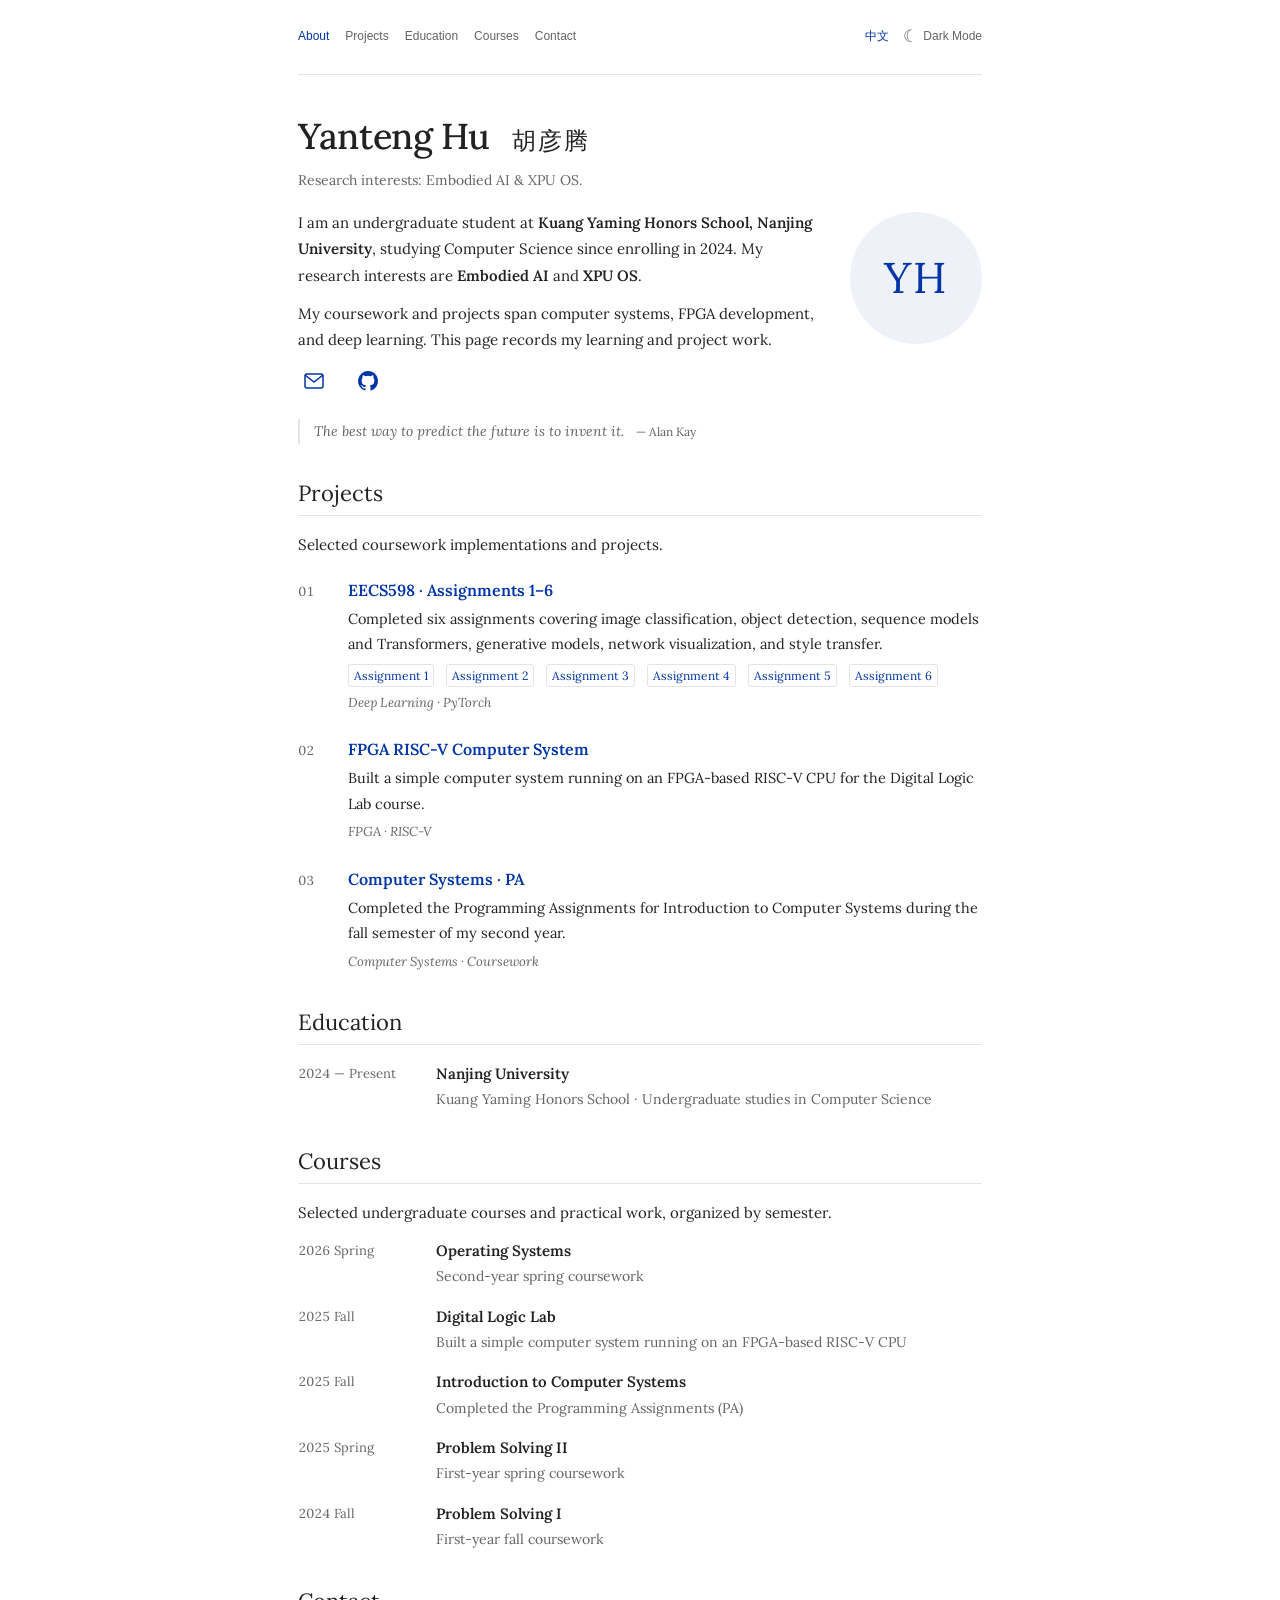
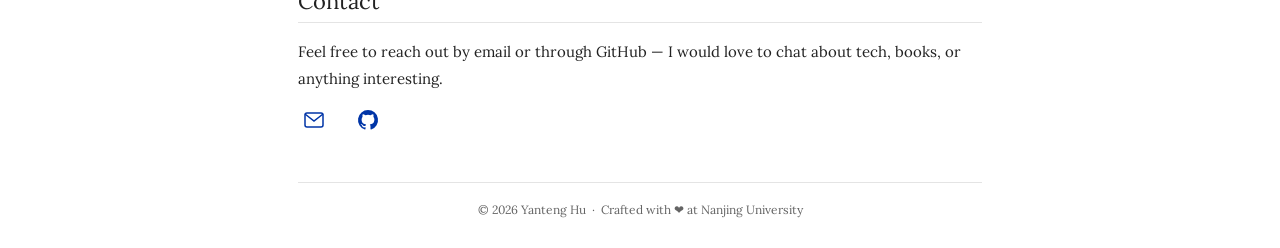
==== commit e155c98e: "Refresh bilingual homepage style and research interests" ====
--- a/index.html
+++ b/index.html
@@ -4,345 +4,50 @@
 <meta charset="UTF-8" />
 <meta name="viewport" content="width=device-width, initial-scale=1.0" />
 <title>Yanteng Hu</title>
-<link href="https://fonts.googleapis.com/css2?family=Cormorant+Garamond:wght@400;500;600;700&family=Inter:wght@300;400;500;600&family=Noto+Serif+SC:wght@400;500;600;700&display=swap" rel="stylesheet">
-<style>
-  :root{
-    --bg:#fbf9f4;
-    --bg-alt:#f3efe6;
-    --ink:#2a2623;
-    --ink-soft:#4a4540;
-    --muted:#8a8278;
-    --line:#e6e0d2;
-    --accent:#b08968;
-    --accent-deep:#8a6a47;
-    --accent-soft:#f5ebdd;
-    --link:#8a6a47;
-    --card:#ffffff;
-    --shadow:0 1px 3px rgba(60,45,20,.04),0 8px 30px rgba(60,45,20,.06);
-    --shadow-lg:0 10px 40px rgba(60,45,20,.12);
-  }
-  [data-theme="dark"]{
-    --bg:#1a1814;
-    --bg-alt:#22201b;
-    --ink:#ece7dc;
-    --ink-soft:#c9c3b5;
-    --muted:#8c8578;
-    --line:#2e2a23;
-    --accent:#d4a574;
-    --accent-deep:#e5b886;
-    --accent-soft:#2a2218;
-    --link:#d4a574;
-    --card:#22201b;
-    --shadow:0 1px 3px rgba(0,0,0,.3),0 8px 30px rgba(0,0,0,.4);
-    --shadow-lg:0 10px 40px rgba(0,0,0,.5);
-  }
-  *{box-sizing:border-box;margin:0;padding:0}
-  html{scroll-behavior:smooth}
-  body{
-    background:var(--bg);color:var(--ink);
-    font-family:'Inter','Noto Serif SC',serif;
-    font-size:16px;line-height:1.85;
-    transition:background .4s ease,color .4s ease;
-    overflow-x:hidden;
-  }
-  body::before{
-    content:"";position:fixed;inset:0;pointer-events:none;z-index:0;
-    background-image:radial-gradient(circle at 20% 30%,rgba(176,137,104,.04),transparent 40%),
-                     radial-gradient(circle at 80% 70%,rgba(176,137,104,.035),transparent 40%);
-  }
-  a{color:var(--link);text-decoration:none;transition:color .2s}
-  main a:not(.card):not(.social){
-    background-image:linear-gradient(currentColor,currentColor);
-    background-size:0% 1px;background-repeat:no-repeat;background-position:0 100%;
-    transition:background-size .3s ease,color .2s;
-  }
-  main a:not(.card):not(.social):hover{background-size:100% 1px}
-
-  .page{display:grid;grid-template-columns:260px 1fr;max-width:1200px;margin:0 auto;min-height:100vh;position:relative;z-index:1}
-  aside.side{
-    border-right:1px solid var(--line);
-    padding:56px 32px;position:sticky;top:0;height:100vh;overflow-y:auto;
-  }
-  aside.side::-webkit-scrollbar{width:4px}
-  aside.side::-webkit-scrollbar-thumb{background:var(--line);border-radius:2px}
-  main{padding:80px 72px 120px;max-width:860px}
-
-  .brand{
-    font-family:'Cormorant Garamond','Noto Serif SC',serif;
-    font-size:28px;font-weight:600;letter-spacing:.5px;
-    line-height:1.2;margin-bottom:4px;
-  }
-  .brand em{color:var(--accent);font-style:italic;font-weight:500}
-  .brand-sub{
-    font-size:11px;color:var(--muted);letter-spacing:2.5px;
-    text-transform:uppercase;margin-bottom:44px;
-    padding-bottom:20px;border-bottom:1px solid var(--line);
-  }
-  .nav-title{
-    font-size:10px;text-transform:uppercase;letter-spacing:2.5px;
-    color:var(--muted);margin:28px 0 12px;font-weight:500;
-  }
-  nav ul{list-style:none}
-  nav li a{
-    display:flex;align-items:center;gap:10px;
-    padding:9px 14px;margin:2px -14px;border-radius:8px;
-    color:var(--ink-soft);font-size:14px;font-weight:400;
-    transition:all .25s ease;
-  }
-  nav li a::before{
-    content:"";width:4px;height:4px;border-radius:50%;
-    background:var(--muted);transition:all .25s;
-  }
-  nav li a:hover{color:var(--accent-deep);background:var(--accent-soft);transform:translateX(4px)}
-  nav li a:hover::before{background:var(--accent);transform:scale(1.5)}
-  nav li a.active{color:var(--accent-deep);background:var(--accent-soft);font-weight:500}
-  nav li a.active::before{background:var(--accent);width:8px;border-radius:2px}
-
-  .lang-switch{
-    margin-top:36px;padding:11px 16px;
-    background:transparent;border:1px solid var(--line);
-    border-radius:8px;color:var(--ink-soft);
-    font-family:inherit;font-size:13px;
-    width:100%;transition:all .25s;
-    display:flex;align-items:center;justify-content:center;gap:8px;
-  }
-  .lang-switch:hover{
-    background:var(--accent-soft);color:var(--accent-deep);
-    border-color:var(--accent);
-  }
-  .theme-toggle{
-    margin-top:10px;padding:11px 16px;
-    background:transparent;border:1px solid var(--line);
-    border-radius:8px;cursor:pointer;
-    font-family:inherit;font-size:13px;color:var(--ink-soft);
-    width:100%;transition:all .25s;
-    display:flex;align-items:center;justify-content:center;gap:8px;
-  }
-  .theme-toggle:hover{
-    background:var(--accent-soft);color:var(--accent-deep);
-    border-color:var(--accent);
-  }
-
-  /* Hero with photo */
-  .hero{
-    margin-bottom:64px;padding-bottom:48px;
-    border-bottom:1px solid var(--line);
-    display:flex;gap:44px;align-items:center;
-  }
-  .photo-wrap{
-    flex-shrink:0;position:relative;
-    animation:fadeUp .8s ease backwards;
-  }
-  .photo{
-    width:180px;height:180px;border-radius:50%;
-    object-fit:cover;border:4px solid var(--card);
-    box-shadow:var(--shadow-lg);
-    transition:transform .5s ease;
-  }
-  .photo:hover{transform:scale(1.04) rotate(-2deg)}
-  .photo-wrap::before{
-    content:"";position:absolute;inset:-8px;border-radius:50%;
-    border:1px dashed var(--accent);opacity:.5;
-    animation:spin 30s linear infinite;
-  }
-  @keyframes spin{to{transform:rotate(360deg)}}
-  .hero-text{flex:1}
-  .hero-label{
-    font-size:12px;letter-spacing:3px;text-transform:uppercase;
-    color:var(--accent);margin-bottom:14px;font-weight:500;
-    display:flex;align-items:center;gap:12px;
-  }
-  .hero-label::before{content:"";width:32px;height:1px;background:var(--accent)}
-  h1{
-    font-family:'Cormorant Garamond','Noto Serif SC',serif;
-    font-size:56px;font-weight:600;letter-spacing:.5px;
-    line-height:1.1;margin-bottom:14px;
-    animation:fadeUp .8s ease .1s backwards;
-  }
-  h1 em{color:var(--accent);font-style:italic}
-  .tagline{
-    font-size:16px;color:var(--muted);font-style:italic;
-    font-family:'Cormorant Garamond',serif;
-    animation:fadeUp .8s ease .25s backwards;
-  }
-  @keyframes fadeUp{from{opacity:0;transform:translateY(20px)}to{opacity:1;transform:translateY(0)}}
-
-  section{margin:72px 0;scroll-margin-top:30px}
-  h2{
-    font-family:'Cormorant Garamond','Noto Serif SC',serif;
-    font-size:34px;font-weight:600;letter-spacing:.5px;
-    margin-bottom:8px;color:var(--ink);
-  }
-  .section-sub{
-    font-size:12px;color:var(--muted);letter-spacing:2px;
-    text-transform:uppercase;margin-bottom:28px;
-    display:flex;align-items:center;gap:12px;
-  }
-  .section-sub::after{content:"";flex:1;height:1px;background:var(--line)}
-  p{margin:14px 0;color:var(--ink-soft);font-size:16px}
-
-  .quote{
-    border-left:2px solid var(--accent);
-    padding:6px 0 6px 24px;margin:28px 0;
-    font-family:'Cormorant Garamond','Noto Serif SC',serif;
-    font-style:italic;font-size:19px;color:var(--ink-soft);
-    line-height:1.6;
-  }
-  .quote cite{
-    display:block;font-size:13px;color:var(--muted);
-    margin-top:8px;font-style:normal;letter-spacing:1px;
-  }
-
-  ul.timeline{list-style:none;margin:20px 0;position:relative}
-  ul.timeline::before{
-    content:"";position:absolute;left:7px;top:12px;bottom:12px;
-    width:1px;background:var(--line);
-  }
-  ul.timeline li{
-    padding:14px 0 14px 32px;position:relative;
-    transition:transform .25s;
-  }
-  ul.timeline li::before{
-    content:"";position:absolute;left:3px;top:22px;
-    width:9px;height:9px;border-radius:50%;
-    background:var(--bg);border:2px solid var(--accent);
-    transition:all .25s;
-  }
-  ul.timeline li:hover{transform:translateX(4px)}
-  ul.timeline li:hover::before{background:var(--accent);box-shadow:0 0 0 4px var(--accent-soft)}
-  ul.timeline .title{font-weight:500;color:var(--ink);font-size:15.5px}
-  ul.timeline .desc{color:var(--muted);font-size:14px;margin-top:2px}
-  ul.timeline .meta{
-    display:inline-block;font-size:11px;color:var(--accent);
-    letter-spacing:1.5px;text-transform:uppercase;margin-top:4px;
-    padding:2px 10px;background:var(--accent-soft);border-radius:20px;
-  }
-
-  .grid{display:grid;grid-template-columns:repeat(auto-fit,minmax(230px,1fr));gap:20px;margin-top:24px}
-  .card{
-    background:var(--card);border:1px solid var(--line);border-radius:12px;
-    padding:26px 24px;transition:all .35s cubic-bezier(.2,.8,.2,1);
-    display:block;color:inherit;box-shadow:var(--shadow);
-    position:relative;overflow:hidden;
-  }
-  .card::before{
-    content:"";position:absolute;top:0;left:0;right:0;height:2px;
-    background:linear-gradient(90deg,var(--accent),transparent);
-    transform:scaleX(0);transform-origin:left;transition:transform .4s;
-  }
-  a.card:hover{
-    transform:translateY(-6px);
-    border-color:var(--accent);
-    box-shadow:var(--shadow-lg);
-  }
-  a.card:hover::before{transform:scaleX(1)}
-  .card h4{
-    font-family:'Cormorant Garamond',serif;
-    font-size:21px;font-weight:600;margin-bottom:8px;color:var(--ink);
-  }
-  .card p{font-size:13.5px;color:var(--muted);margin:0;line-height:1.65}
-  .card .tag{
-    display:inline-block;font-size:10px;letter-spacing:1.5px;
-    text-transform:uppercase;color:var(--accent);margin-top:12px;
-  }
-  .project-links{display:flex;flex-wrap:wrap;gap:6px 14px;margin-top:12px;font-size:13px}
-
-  .socials{display:flex;flex-wrap:wrap;gap:12px;margin-top:20px}
-  .social{
-    display:inline-flex;align-items:center;gap:10px;
-    padding:12px 20px;border:1px solid var(--line);border-radius:999px;
-    font-size:14px;color:var(--ink-soft);background:var(--card);
-    transition:all .3s;box-shadow:var(--shadow);
-  }
-  .social:hover{
-    border-color:var(--accent);color:var(--accent-deep);
-    background:var(--accent-soft);transform:translateY(-2px);
-  }
-  .social svg{width:16px;height:16px;stroke:currentColor;fill:none;stroke-width:2}
-
-  footer{
-    margin-top:100px;padding-top:32px;border-top:1px solid var(--line);
-    font-size:13px;color:var(--muted);text-align:center;
-    font-family:'Cormorant Garamond',serif;font-style:italic;
-  }
-  footer .heart{color:var(--accent);display:inline-block;animation:beat 1.4s ease infinite}
-  @keyframes beat{0%,100%{transform:scale(1)}50%{transform:scale(1.2)}}
-
-  .menu-btn{display:none}
-  @media(max-width:900px){
-    .page{grid-template-columns:1fr}
-    aside.side{
-      position:fixed;left:-280px;width:260px;top:0;background:var(--bg);z-index:100;
-      transition:left .35s ease;box-shadow:2px 0 30px rgba(0,0,0,.1);
-    }
-    aside.side.open{left:0}
-    main{padding:80px 28px 80px}
-    .hero{flex-direction:column;text-align:center;gap:28px}
-    .hero-label{justify-content:center}
-    h1{font-size:42px}
-    h2{font-size:28px}
-    .menu-btn{
-      display:flex;align-items:center;justify-content:center;
-      position:fixed;top:18px;left:18px;z-index:101;
-      background:var(--card);border:1px solid var(--line);border-radius:10px;
-      width:44px;height:44px;cursor:pointer;font-size:20px;color:var(--ink);
-      box-shadow:var(--shadow);
-    }
-  }
-</style>
+<link rel="stylesheet" href="style.css" />
 </head>
 <body>
-  <button class="menu-btn" onclick="document.querySelector('.side').classList.toggle('open')">☰</button>
   <div class="page">
-    <aside class="side">
-      <div class="brand">Yanteng Hu<em>.</em></div>
-      <div class="brand-sub">Personal Page</div>
-
-      <div class="nav-title">Navigation</div>
-      <nav>
-        <ul>
-          <li><a href="#home" class="active">Home</a></li>
-          <li><a href="#about">About</a></li>
-          <li><a href="#education">Education</a></li>
-          <li><a href="#courses">Courses</a></li>
-          <li><a href="#projects">Projects</a></li>
-          <li><a href="#contact">Contact</a></li>
-        </ul>
+    <header class="site-header">
+      <nav aria-label="Main navigation">
+          <a href="#about">About</a>
+          <a href="#projects">Projects</a>
+          <a href="#education">Education</a>
+          <a href="#courses">Courses</a>
+          <a href="#contact">Contact</a>
       </nav>
-
-      <div class="nav-title">Elsewhere</div>
-      <nav>
-        <ul>
-          <li><a href="https://github.com/Twilight71721" target="_blank">GitHub ↗</a></li>
-        </ul>
-      </nav>
-
-      <a class="lang-switch" href="zh.html">🌏 中文版本</a>
-      <button class="theme-toggle" onclick="toggleTheme()">
-        <span id="theme-icon">🌙</span> <span id="theme-text">Dark Mode</span>
-      </button>
-    </aside>
+      <div class="page-tools">
+        <a class="lang-switch" href="zh.html" lang="zh-CN">中文</a>
+        <button class="theme-toggle" type="button" onclick="toggleTheme()" aria-pressed="false">
+          <span id="theme-icon" aria-hidden="true">☾</span> <span id="theme-text">Dark Mode</span>
+        </button>
+      </div>
+    </header>
 
     <main>
       <section id="home" class="hero">
-        <div class="photo-wrap">
-          <img class="photo" src="https://api.dicebear.com/7.x/initials/svg?seed=YH&backgroundColor=b08968&textColor=ffffff" alt="Yanteng Hu" />
-        </div>
         <div class="hero-text">
-          <div class="hero-label">Welcome</div>
-          <h1>Hi, I'm <em>Yanteng Hu</em></h1>
-          <div class="tagline">Research interests: MLsys &amp; Agentic Systems.</div>
+          <h1>Yanteng Hu <span class="name-zh" lang="zh-CN">胡彦腾</span></h1>
+          <div class="tagline">Research interests: Embodied AI &amp; XPU OS.</div>
         </div>
       </section>
 
-      <section id="about">
-        <h2>About</h2>
-        <div class="section-sub">Who I Am</div>
+      <section id="about" aria-label="About me">
+        <div class="photo" role="img" aria-label="Yanteng Hu initials avatar">YH</div>
         <p>I am an undergraduate student at <strong>Kuang Yaming Honors School, Nanjing University</strong>,
           studying Computer Science since enrolling in 2024.
-          My research interests are <strong>MLsys (Machine Learning Systems)</strong> and <strong>Agentic Systems</strong>.</p>
+          My research interests are <strong>Embodied AI</strong> and <strong>XPU OS</strong>.</p>
         <p>My coursework and projects span computer systems, FPGA development, and deep learning.
           This page records my learning and project work.</p>
+
+        <p class="intro-links">
+          <a class="social" href="mailto:241240038@smail.nju.edu.cn" aria-label="Email: 241240038@smail.nju.edu.cn" title="Email: 241240038@smail.nju.edu.cn">
+            <svg viewBox="0 0 24 24" aria-hidden="true" focusable="false"><rect x="3" y="5" width="18" height="14" rx="2"/><path d="m3 6 9 7 9-7"/></svg>
+          </a>
+          <a class="social" href="https://github.com/Twilight71721" target="_blank" rel="noopener noreferrer" aria-label="GitHub: Twilight71721" title="GitHub: Twilight71721">
+            <svg class="github-icon" viewBox="0 0 24 24" aria-hidden="true" focusable="false"><path d="M12 2a10 10 0 00-3.16 19.49c.5.09.68-.22.68-.48v-1.7c-2.78.6-3.37-1.34-3.37-1.34-.45-1.16-1.11-1.47-1.11-1.47-.91-.62.07-.6.07-.6 1 .07 1.53 1.03 1.53 1.03.89 1.52 2.34 1.08 2.91.83.09-.65.35-1.08.63-1.33-2.22-.25-4.56-1.11-4.56-4.94 0-1.09.39-1.98 1.03-2.68-.1-.25-.45-1.27.1-2.64 0 0 .84-.27 2.75 1.02a9.56 9.56 0 015 0c1.91-1.29 2.75-1.02 2.75-1.02.55 1.37.2 2.39.1 2.64.64.7 1.03 1.59 1.03 2.68 0 3.84-2.34 4.68-4.57 4.93.36.31.68.92.68 1.85v2.74c0 .27.18.58.69.48A10 10 0 0012 2z"/></svg>
+          </a>
+        </p>
 
         <div class="quote">
           The best way to predict the future is to invent it.
@@ -350,9 +55,38 @@
         </div>
       </section>
 
+      <section id="projects">
+        <h2>Projects</h2>
+        <p>Selected coursework implementations and projects.</p>
+        <div class="grid">
+          <article class="card">
+            <h4>EECS598 · Assignments 1–6</h4>
+            <p>Completed six assignments covering image classification, object detection, sequence models and Transformers, generative models, network visualization, and style transfer.</p>
+            <div class="project-links">
+              <a href="https://github.com/Twilight71721/EECS598-Assignment1" target="_blank" rel="noopener noreferrer">Assignment 1</a>
+              <a href="https://github.com/Twilight71721/EECS598-Assignment2" target="_blank" rel="noopener noreferrer">Assignment 2</a>
+              <a href="https://github.com/Twilight71721/EECS598-Assignment3" target="_blank" rel="noopener noreferrer">Assignment 3</a>
+              <a href="https://github.com/Twilight71721/EECS598-Assignment4" target="_blank" rel="noopener noreferrer">Assignment 4</a>
+              <a href="https://github.com/Twilight71721/EECS598-Assignment5" target="_blank" rel="noopener noreferrer">Assignment 5</a>
+              <a href="https://github.com/Twilight71721/EECS598-Assignment6" target="_blank" rel="noopener noreferrer">Assignment 6</a>
+            </div>
+            <span class="tag">Deep Learning · PyTorch</span>
+          </article>
+          <article class="card">
+            <h4>FPGA RISC-V Computer System</h4>
+            <p>Built a simple computer system running on an FPGA-based RISC-V CPU for the Digital Logic Lab course.</p>
+            <span class="tag">FPGA · RISC-V</span>
+          </article>
+          <article class="card">
+            <h4>Computer Systems · PA</h4>
+            <p>Completed the Programming Assignments for Introduction to Computer Systems during the fall semester of my second year.</p>
+            <span class="tag">Computer Systems · Coursework</span>
+          </article>
+        </div>
+      </section>
+
       <section id="education">
         <h2>Education</h2>
-        <div class="section-sub">Academic Background</div>
         <ul class="timeline">
           <li>
             <div class="title">Nanjing University</div>
@@ -364,7 +98,6 @@
 
       <section id="courses">
         <h2>Courses</h2>
-        <div class="section-sub">Selected Coursework</div>
         <p>Selected undergraduate courses and practical work, organized by semester.</p>
         <ul class="timeline">
           <li>
@@ -395,54 +128,16 @@
         </ul>
       </section>
 
-      <section id="projects">
-        <h2>Projects</h2>
-        <div class="section-sub">Selected Works</div>
-        <p>Selected coursework implementations and projects.</p>
-        <div class="grid">
-          <article class="card">
-            <h4>EECS598 · Assignments 1–6</h4>
-            <p>Completed six assignments covering image classification, object detection, sequence models and Transformers, generative models, network visualization, and style transfer.</p>
-            <div class="project-links">
-              <a href="https://github.com/Twilight71721/EECS598-Assignment1" target="_blank" rel="noopener noreferrer">Assignment 1</a>
-              <a href="https://github.com/Twilight71721/EECS598-Assignment2" target="_blank" rel="noopener noreferrer">Assignment 2</a>
-              <a href="https://github.com/Twilight71721/EECS598-Assignment3" target="_blank" rel="noopener noreferrer">Assignment 3</a>
-              <a href="https://github.com/Twilight71721/EECS598-Assignment4" target="_blank" rel="noopener noreferrer">Assignment 4</a>
-              <a href="https://github.com/Twilight71721/EECS598-Assignment5" target="_blank" rel="noopener noreferrer">Assignment 5</a>
-              <a href="https://github.com/Twilight71721/EECS598-Assignment6" target="_blank" rel="noopener noreferrer">Assignment 6</a>
-            </div>
-            <span class="tag">Deep Learning · PyTorch</span>
-          </article>
-          <article class="card">
-            <h4>FPGA RISC-V Computer System</h4>
-            <p>Built a simple computer system running on an FPGA-based RISC-V CPU for the Digital Logic Lab course.</p>
-            <span class="tag">FPGA · RISC-V</span>
-          </article>
-          <article class="card">
-            <h4>Computer Systems · PA</h4>
-            <p>Completed the Programming Assignments for Introduction to Computer Systems during the fall semester of my second year.</p>
-            <span class="tag">Computer Systems · Coursework</span>
-          </article>
-          <a class="card" href="https://github.com/Twilight71721/Twilight71721.github.io" target="_blank" rel="noopener noreferrer">
-            <h4>selfpage</h4>
-            <p>My bilingual personal website, built with HTML, CSS, and JavaScript.</p>
-            <span class="tag">Web · Design</span>
-          </a>
-        </div>
-      </section>
 
       <section id="contact">
         <h2>Contact</h2>
-        <div class="section-sub">Get in Touch</div>
         <p>Feel free to reach out by email or through GitHub — I would love to chat about tech, books, or anything interesting.</p>
         <div class="socials">
-          <a class="social" href="mailto:241240038@smail.nju.edu.cn">
-            <svg viewBox="0 0 24 24"><path d="M4 4h16v16H4z"/><path d="M4 4l8 8 8-8"/></svg>
-            241240038@smail.nju.edu.cn
+          <a class="social" href="mailto:241240038@smail.nju.edu.cn" aria-label="Email: 241240038@smail.nju.edu.cn" title="Email: 241240038@smail.nju.edu.cn">
+            <svg viewBox="0 0 24 24" aria-hidden="true" focusable="false"><rect x="3" y="5" width="18" height="14" rx="2"/><path d="m3 6 9 7 9-7"/></svg>
           </a>
-          <a class="social" href="https://github.com/Twilight71721" target="_blank">
-            <svg viewBox="0 0 24 24"><path d="M12 2a10 10 0 00-3.16 19.49c.5.09.68-.22.68-.48v-1.7c-2.78.6-3.37-1.34-3.37-1.34-.45-1.16-1.11-1.47-1.11-1.47-.91-.62.07-.6.07-.6 1 .07 1.53 1.03 1.53 1.03.89 1.52 2.34 1.08 2.91.83.09-.65.35-1.08.63-1.33-2.22-.25-4.56-1.11-4.56-4.94 0-1.09.39-1.98 1.03-2.68-.1-.25-.45-1.27.1-2.64 0 0 .84-.27 2.75 1.02a9.56 9.56 0 015 0c1.91-1.29 2.75-1.02 2.75-1.02.55 1.37.2 2.39.1 2.64.64.7 1.03 1.59 1.03 2.68 0 3.84-2.34 4.68-4.57 4.93.36.31.68.92.68 1.85v2.74c0 .27.18.58.69.48A10 10 0 0012 2z"/></svg>
-            GitHub
+          <a class="social" href="https://github.com/Twilight71721" target="_blank" rel="noopener noreferrer" aria-label="GitHub: Twilight71721" title="GitHub: Twilight71721">
+            <svg class="github-icon" viewBox="0 0 24 24" aria-hidden="true" focusable="false"><path d="M12 2a10 10 0 00-3.16 19.49c.5.09.68-.22.68-.48v-1.7c-2.78.6-3.37-1.34-3.37-1.34-.45-1.16-1.11-1.47-1.11-1.47-.91-.62.07-.6.07-.6 1 .07 1.53 1.03 1.53 1.03.89 1.52 2.34 1.08 2.91.83.09-.65.35-1.08.63-1.33-2.22-.25-4.56-1.11-4.56-4.94 0-1.09.39-1.98 1.03-2.68-.1-.25-.45-1.27.1-2.64 0 0 .84-.27 2.75 1.02a9.56 9.56 0 015 0c1.91-1.29 2.75-1.02 2.75-1.02.55 1.37.2 2.39.1 2.64.64.7 1.03 1.59 1.03 2.68 0 3.84-2.34 4.68-4.57 4.93.36.31.68.92.68 1.85v2.74c0 .27.18.58.69.48A10 10 0 0012 2z"/></svg>
           </a>
         </div>
       </section>
@@ -454,19 +149,22 @@
   </div>
 
 <script>
-  const saved = localStorage.getItem('theme');
-  if(saved) document.documentElement.setAttribute('data-theme', saved);
+  try {
+    const saved = localStorage.getItem('theme');
+    if(saved === 'dark') document.documentElement.setAttribute('data-theme', saved);
+  } catch {}
   updateThemeBtn();
   function updateThemeBtn(){
     const dark = document.documentElement.getAttribute('data-theme') === 'dark';
-    document.getElementById('theme-icon').textContent = dark ? '☀' : '🌙';
+    document.querySelector('.theme-toggle').setAttribute('aria-pressed', String(dark));
+    document.getElementById('theme-icon').textContent = dark ? '☀' : '☾';
     document.getElementById('theme-text').textContent = dark ? 'Light Mode' : 'Dark Mode';
   }
   function toggleTheme(){
     const cur = document.documentElement.getAttribute('data-theme');
     const next = cur === 'dark' ? 'light' : 'dark';
     document.documentElement.setAttribute('data-theme', next);
-    localStorage.setItem('theme', next);
+    try { localStorage.setItem('theme', next); } catch {}
     updateThemeBtn();
   }
 
@@ -480,9 +178,6 @@
     if(links[idx]) links[idx].classList.add('active');
   });
 
-  document.querySelectorAll('nav a').forEach(a => a.addEventListener('click', () => {
-    document.querySelector('.side').classList.remove('open');
-  }));
 </script>
 </body>
 </html>
--- a/style.css
+++ b/style.css
@@ -0,0 +1,117 @@
+@font-face{
+  font-family:'Lora';font-style:italic;font-weight:400;font-display:swap;
+  src:url('assets/fonts/lora-italic-400.ttf') format('truetype');
+}
+@font-face{
+  font-family:'Lora';font-style:normal;font-weight:400;font-display:swap;
+  src:url('assets/fonts/lora-normal-400.ttf') format('truetype');
+}
+@font-face{
+  font-family:'Lora';font-style:normal;font-weight:500;font-display:swap;
+  src:url('assets/fonts/lora-normal-500.ttf') format('truetype');
+}
+@font-face{
+  font-family:'Lora';font-style:normal;font-weight:600;font-display:swap;
+  src:url('assets/fonts/lora-normal-600.ttf') format('truetype');
+}
+:root{
+  color-scheme:light;
+  --bg:#fff;
+  --ink:#222;
+  --muted:#646464;
+  --line:#e4e4e4;
+  --link:#0035a7;
+  --avatar:#eef2f8;
+}
+[data-theme="dark"]{
+  color-scheme:dark;
+  --bg:#222;
+  --ink:#e8e8e8;
+  --muted:#b5b5b5;
+  --line:#444;
+  --link:#8dbbff;
+  --avatar:#303b4c;
+}
+*{box-sizing:border-box}
+html{scroll-behavior:smooth}
+body{
+  margin:0;background:var(--bg);color:var(--ink);
+  font-family:Georgia,'Lora','Songti SC','Noto Serif CJK SC',serif;
+  font-size:15px;line-height:1.75;
+}
+a{color:var(--link);text-decoration:none}
+a:hover{text-decoration:underline;text-underline-offset:3px}
+a:focus-visible,button:focus-visible{outline:2px solid var(--link);outline-offset:4px}
+.page{max-width:740px;padding:0 28px;margin:0 auto}
+.site-header{
+  display:flex;align-items:center;justify-content:space-between;
+  gap:16px;padding:22px 0;border-bottom:1px solid var(--line);
+  font-family:Arial,'Noto Sans CJK SC',sans-serif;font-size:12px;
+}
+nav,.page-tools{display:flex;align-items:center;flex-wrap:wrap;gap:16px}
+nav a{color:var(--muted)}
+nav a.active{color:var(--link)}
+.page-tools{gap:14px;flex-shrink:0}
+.theme-toggle{
+  padding:0;border:0;background:none;color:var(--muted);font:inherit;cursor:pointer;
+  display:inline-flex;align-items:center;gap:5px;min-height:28px;
+}
+.theme-toggle:hover{color:var(--link)}
+#theme-icon{font-size:17px}
+main{padding:38px 0 28px}
+section{margin:34px 0;scroll-margin-top:24px}
+.hero{margin:0 0 18px}
+h1{
+  margin:0 0 8px;font-family:'Palatino Linotype',Palatino,'Lora',Georgia,serif;
+  font-size:36px;font-weight:500;line-height:1.3;letter-spacing:-.35px;
+}
+.name-zh{font-family:'Songti SC','Noto Serif CJK SC',serif;font-size:24px;margin-left:14px;letter-spacing:2px;white-space:nowrap}
+.tagline{color:var(--muted);font-size:14px}
+h2{font-family:'Palatino Linotype',Palatino,'Lora','Songti SC','Noto Serif CJK SC',serif;font-size:22px;font-weight:normal;line-height:1.4;margin:0 0 16px;padding-bottom:6px;border-bottom:1px solid var(--line)}
+p{margin:0 0 12px}
+strong{font-weight:600}
+#about{display:flow-root;margin-top:0}
+.photo{
+  float:right;display:flex;align-items:center;justify-content:center;
+  width:132px;height:132px;margin:2px 0 16px 26px;border-radius:50%;
+  background:var(--avatar);color:var(--link);font-size:43px;letter-spacing:2px;
+}
+.intro-links{display:flex;flex-wrap:wrap;gap:8px 22px;font-size:14px;overflow-wrap:anywhere}
+.quote{clear:both;margin:22px 0 0;padding-left:14px;border-left:2px solid var(--line);color:var(--muted);font-style:italic;font-size:14px}
+.quote cite{font-size:12px;font-style:normal;margin-left:8px;white-space:nowrap}
+.grid{display:grid;gap:23px;margin-top:20px;counter-reset:project}
+.card{display:grid;grid-template-columns:38px minmax(0,1fr);column-gap:12px;color:var(--ink);counter-increment:project}
+.card::before{content:counter(project, decimal-leading-zero);grid-column:1;grid-row:1 / span 4;color:var(--muted);font-size:13px;padding-top:3px;font-variant-numeric:tabular-nums}
+.card > *{grid-column:2}
+.card h4{margin:0 0 4px;font-size:16px;font-weight:600;line-height:1.5;color:var(--link)}
+.card p{margin:0;font-size:14.5px;line-height:1.75}
+.card .tag{margin-top:5px;font-size:13px;font-style:italic;color:var(--muted)}
+a.card:hover{text-decoration:none}
+a.card:hover h4{text-decoration:underline;text-underline-offset:3px}
+.project-links{display:flex;flex-wrap:wrap;gap:4px 12px;margin-top:7px;font-size:12px}
+.project-links a{border:1px solid var(--line);border-radius:3px;padding:0 5px}
+.project-links a:hover{border-color:var(--link)}
+ul.timeline{list-style:none;margin:0;padding:0}
+ul.timeline li{display:grid;grid-template-columns:120px minmax(0,1fr);column-gap:18px;margin:0 0 15px}
+.timeline .title{grid-column:2;font-weight:600}
+.timeline .desc{grid-column:2;color:var(--muted);font-size:14px}
+.timeline .meta{grid-column:1;grid-row:1 / span 2;font-size:13px;padding-top:2px;color:var(--muted);font-variant-numeric:tabular-nums}
+.socials{display:flex;flex-wrap:wrap;gap:8px 22px;font-size:14px}
+.social{display:inline-flex;align-items:center;justify-content:center;width:32px;height:32px}
+.social svg{width:24px;height:24px;flex-shrink:0;stroke:currentColor;fill:none;stroke-width:1.5}
+.social svg.github-icon{fill:currentColor;stroke:none}
+footer{margin-top:46px;padding-top:16px;border-top:1px solid var(--line);font-size:12px;color:var(--muted);text-align:center}
+.heart{color:var(--muted)}
+@media(max-width:600px){
+  .page{padding:0 20px}
+  .site-header{align-items:flex-start;flex-direction:column;gap:10px;padding:16px 0}
+  nav{gap:10px 18px}
+  main{padding-top:26px}
+  h1{font-size:30px}
+  .name-zh{font-size:21px;margin-left:8px}
+  .photo{width:92px;height:92px;font-size:31px;margin-left:16px}
+  .quote cite{display:block;margin-left:0;margin-top:4px}
+  ul.timeline li{grid-template-columns:90px minmax(0,1fr);column-gap:12px}
+  .card{grid-template-columns:24px minmax(0,1fr);column-gap:8px}
+}
+@media(prefers-reduced-motion:reduce){html{scroll-behavior:auto}}
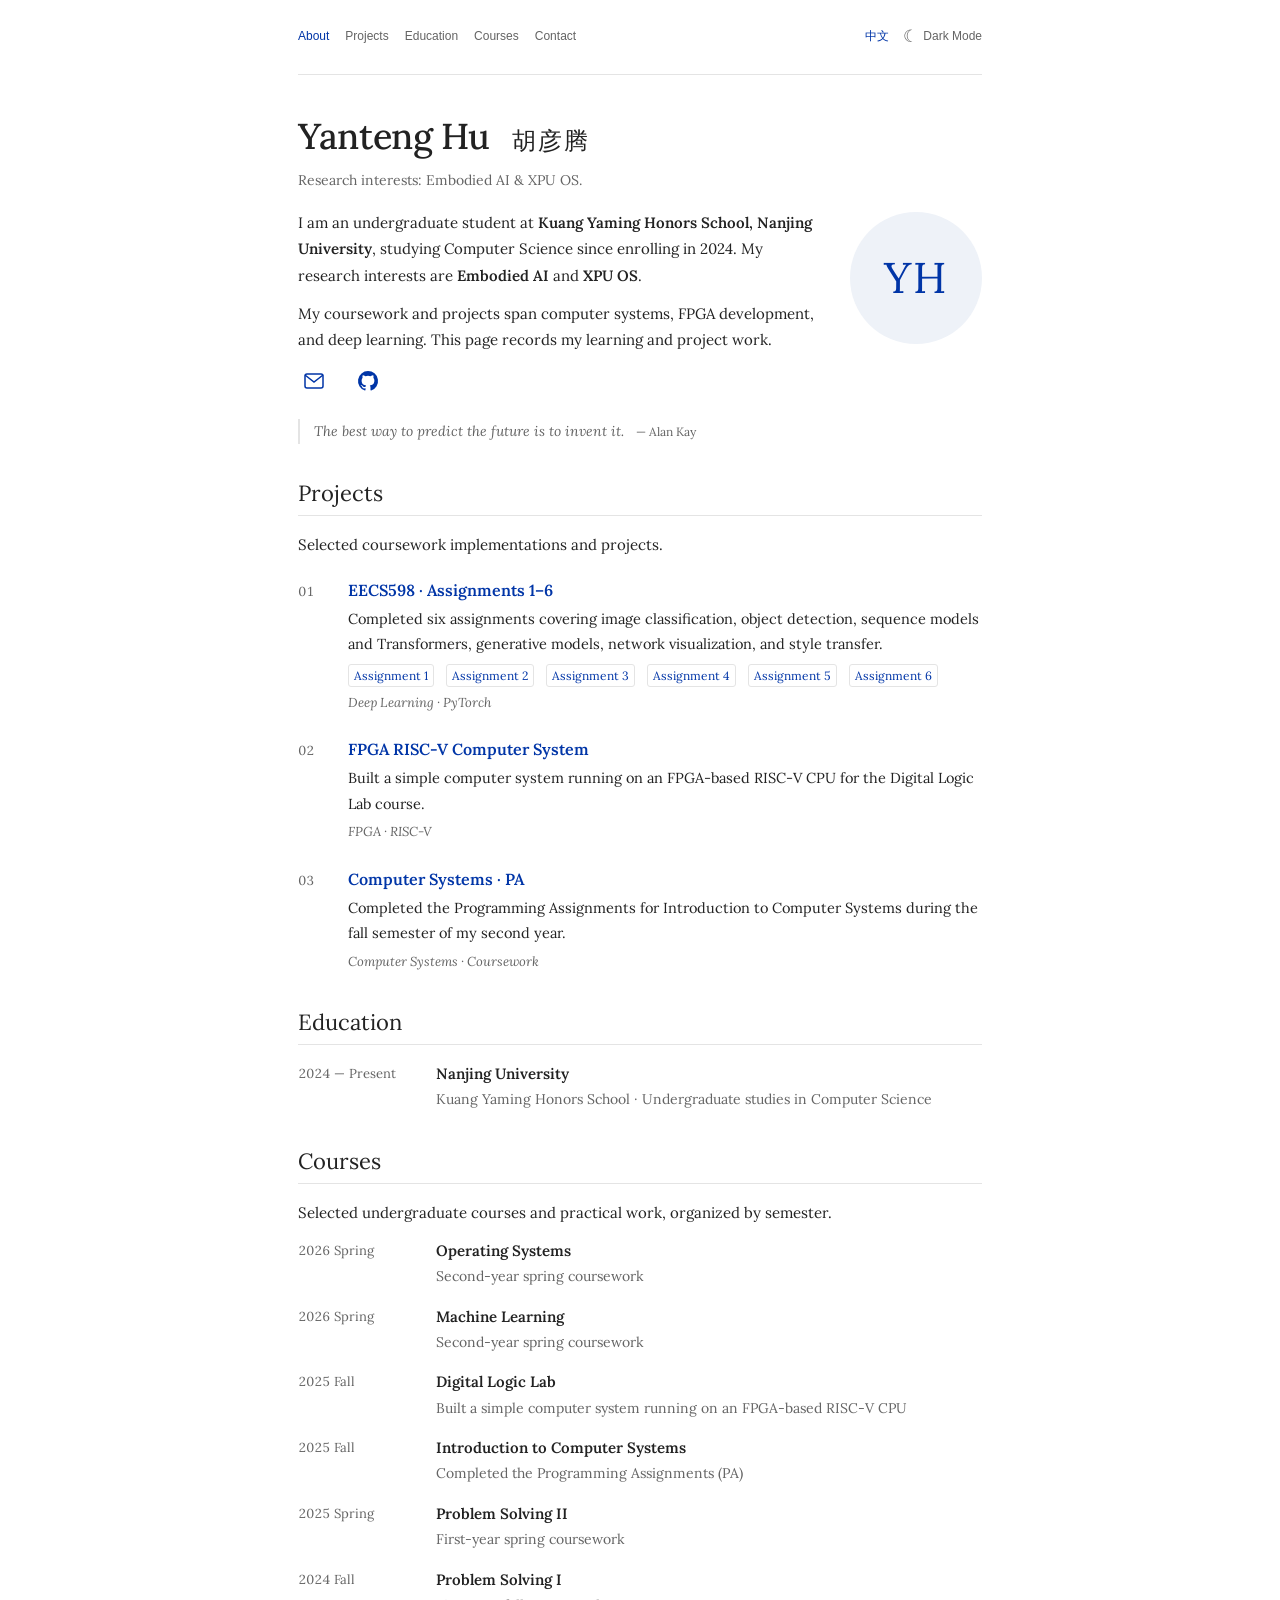
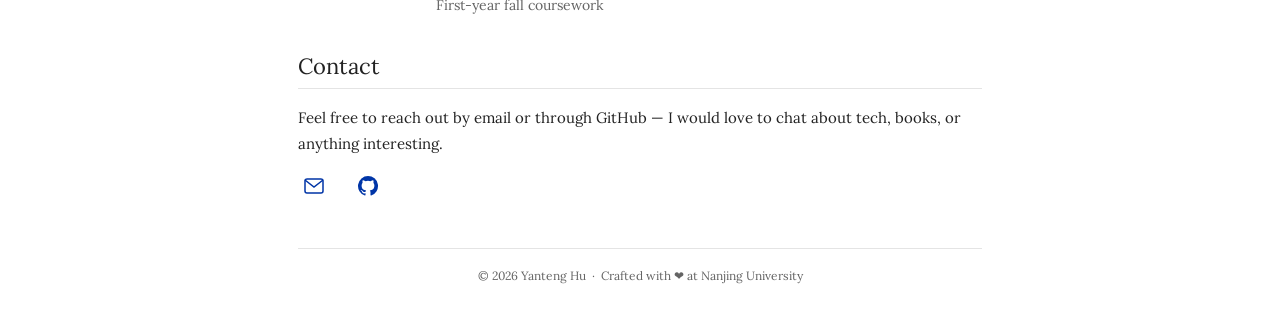
==== commit cbf6a107: "Add Machine Learning course for Spring 2026" ====
--- a/index.html
+++ b/index.html
@@ -106,6 +106,11 @@
             <span class="meta">2026 Spring</span>
           </li>
           <li>
+            <div class="title">Machine Learning</div>
+            <div class="desc">Second-year spring coursework</div>
+            <span class="meta">2026 Spring</span>
+          </li>
+          <li>
             <div class="title">Digital Logic Lab</div>
             <div class="desc">Built a simple computer system running on an FPGA-based RISC-V CPU</div>
             <span class="meta">2025 Fall</span>
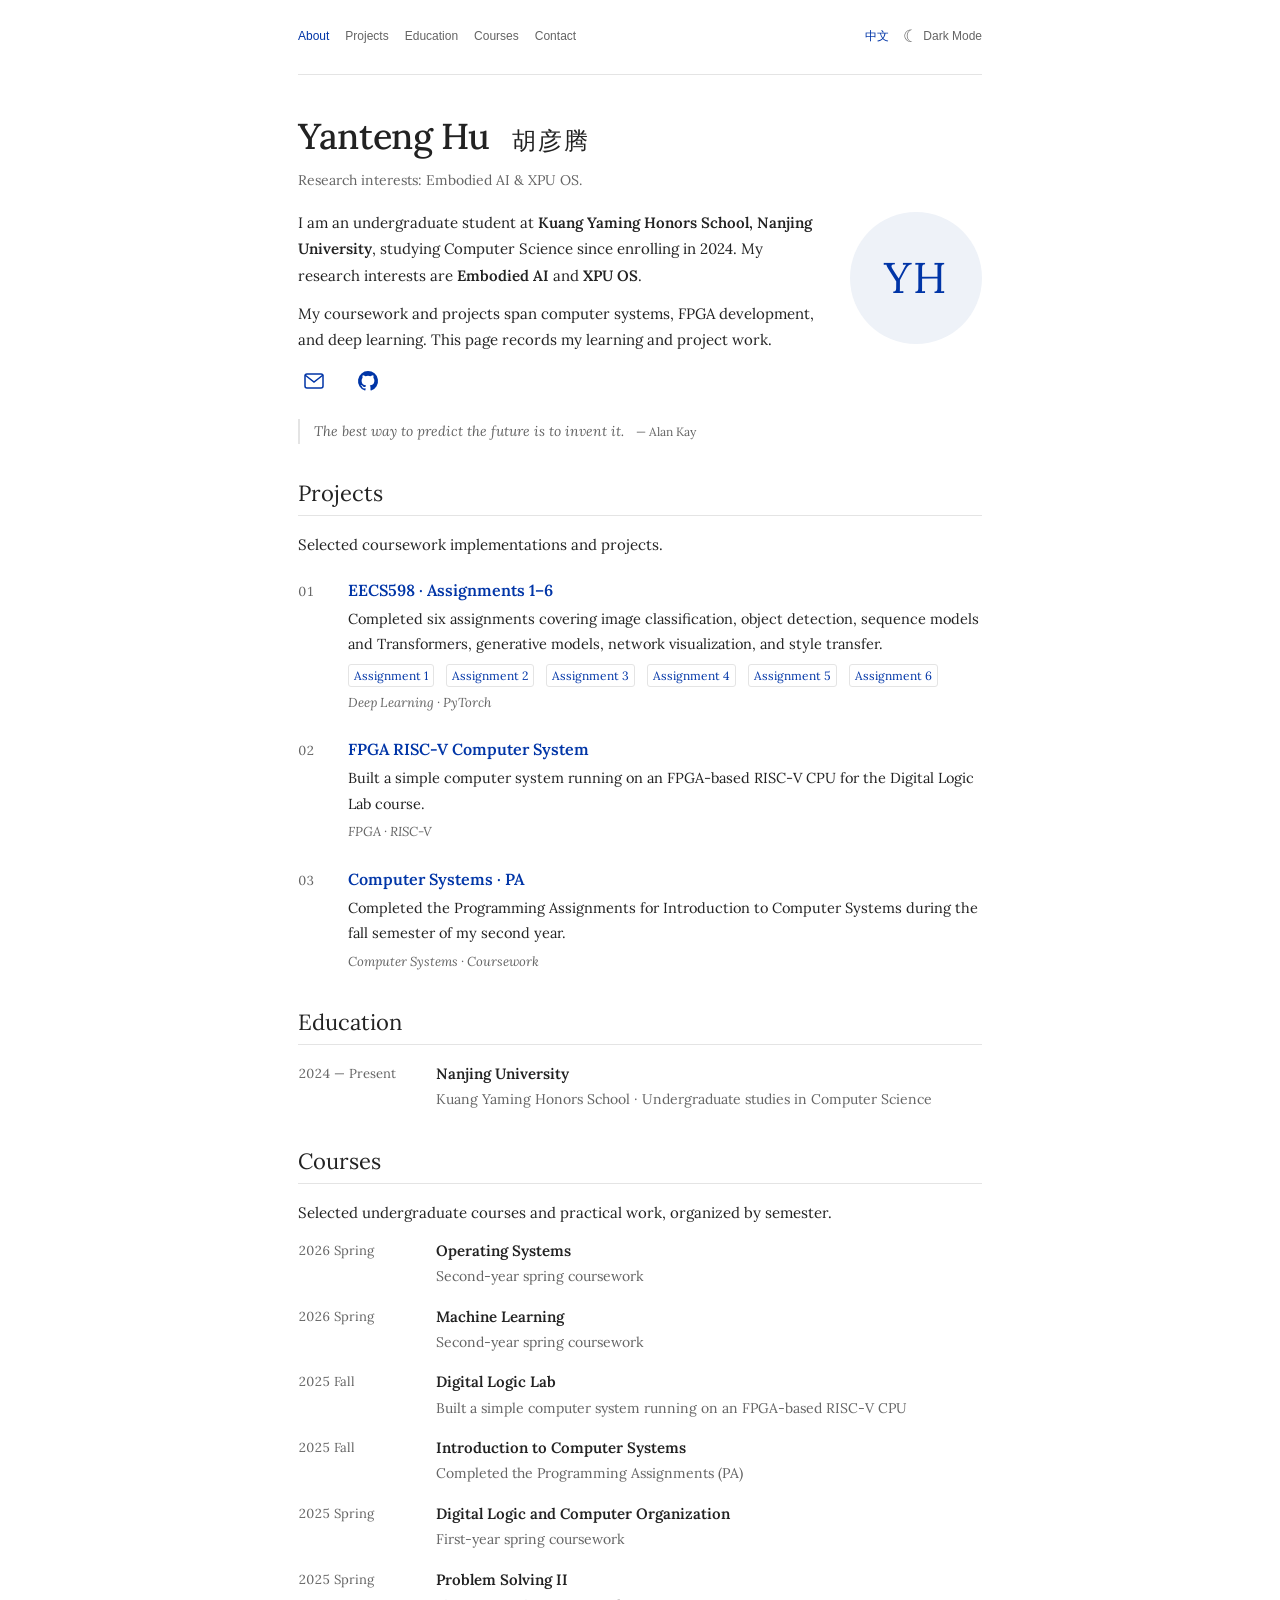
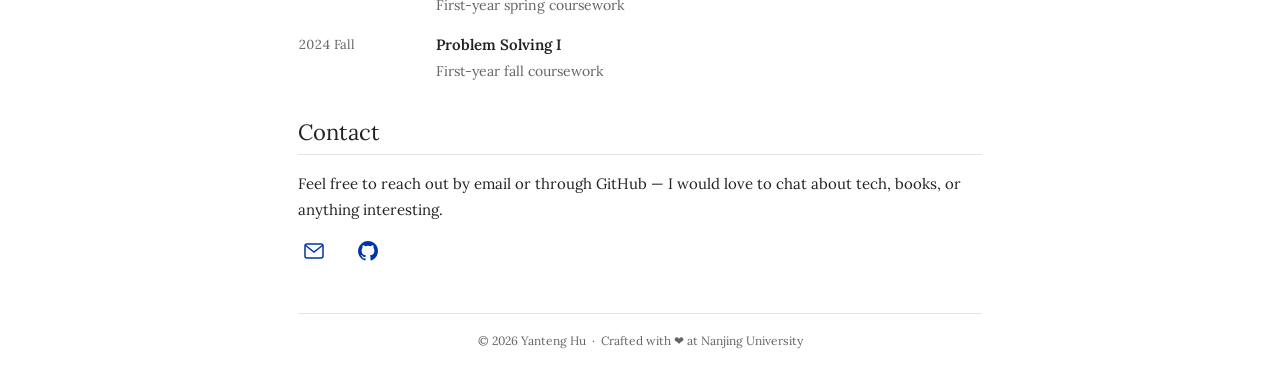
==== commit 8191db81: "Add Digital Logic and Computer Organization course for Spring 2025" ====
--- a/index.html
+++ b/index.html
@@ -121,6 +121,11 @@
             <span class="meta">2025 Fall</span>
           </li>
           <li>
+            <div class="title">Digital Logic and Computer Organization</div>
+            <div class="desc">First-year spring coursework</div>
+            <span class="meta">2025 Spring</span>
+          </li>
+          <li>
             <div class="title">Problem Solving II</div>
             <div class="desc">First-year spring coursework</div>
             <span class="meta">2025 Spring</span>
